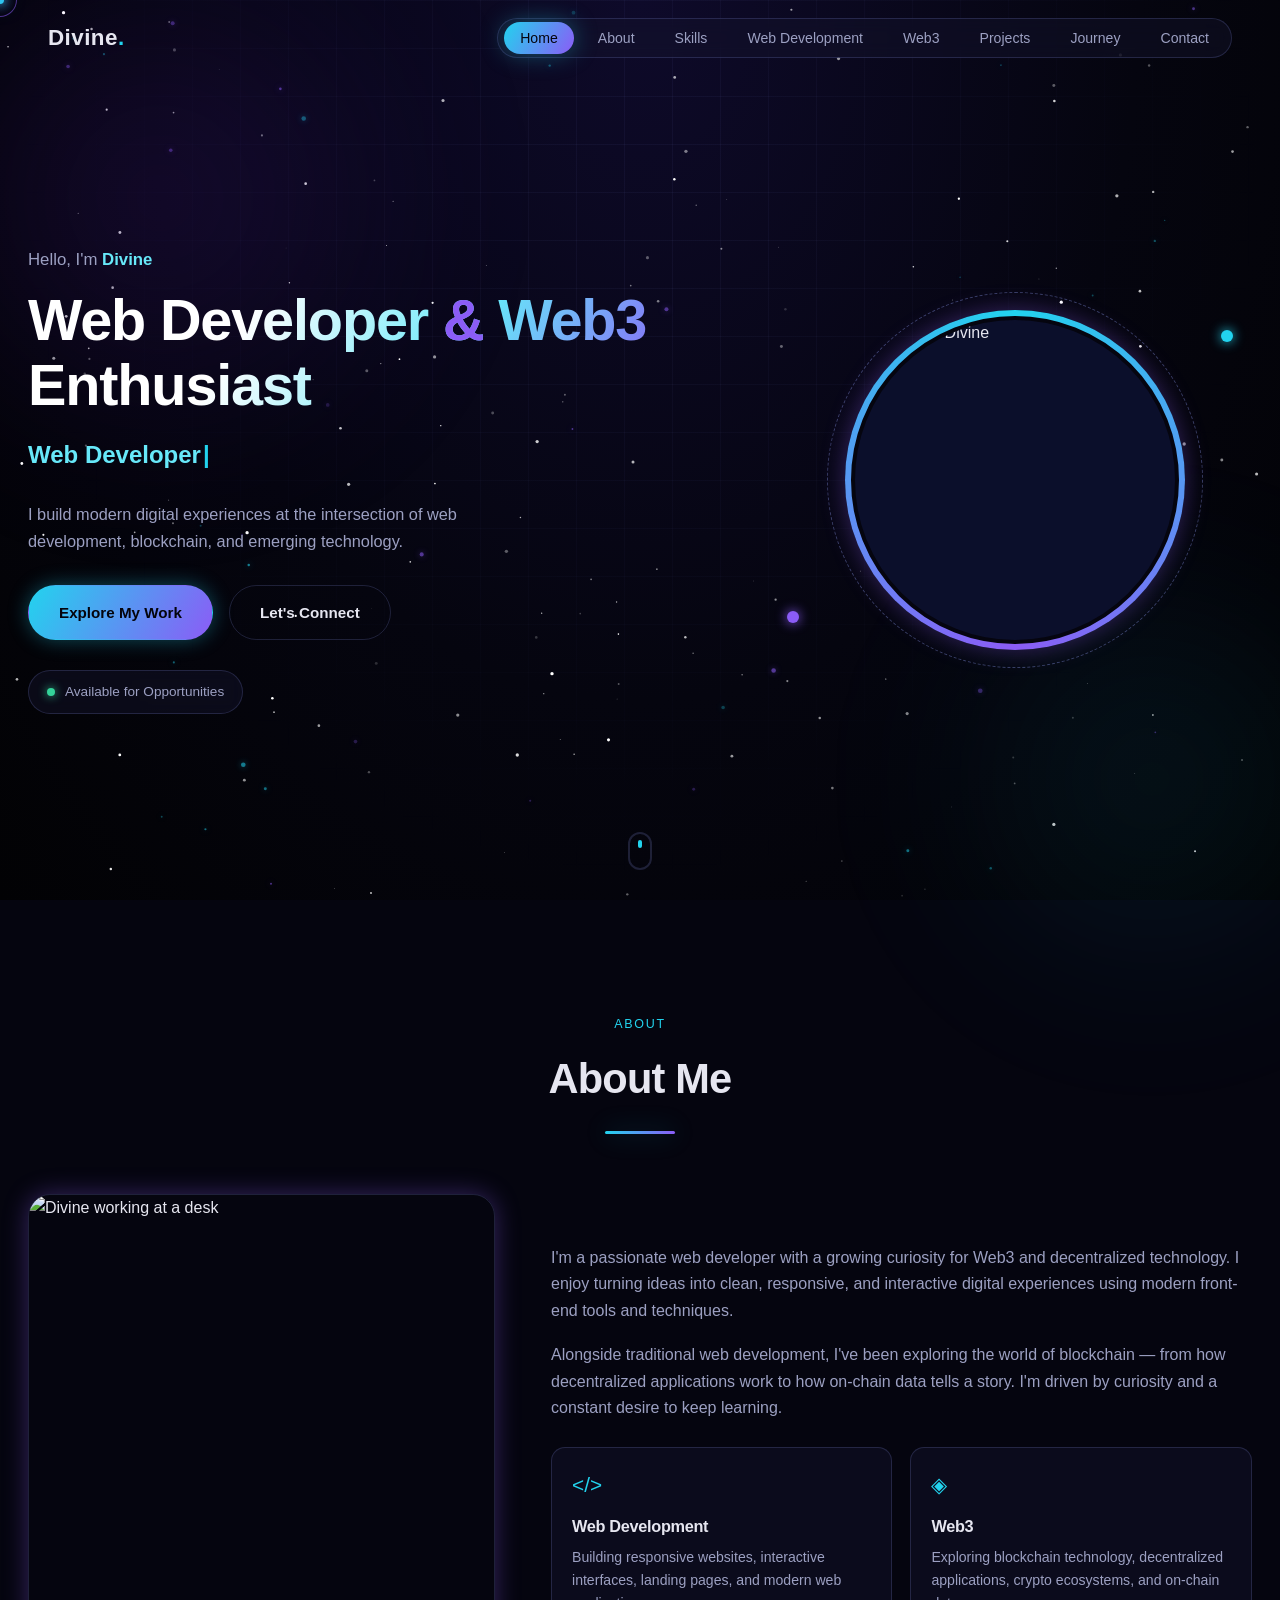
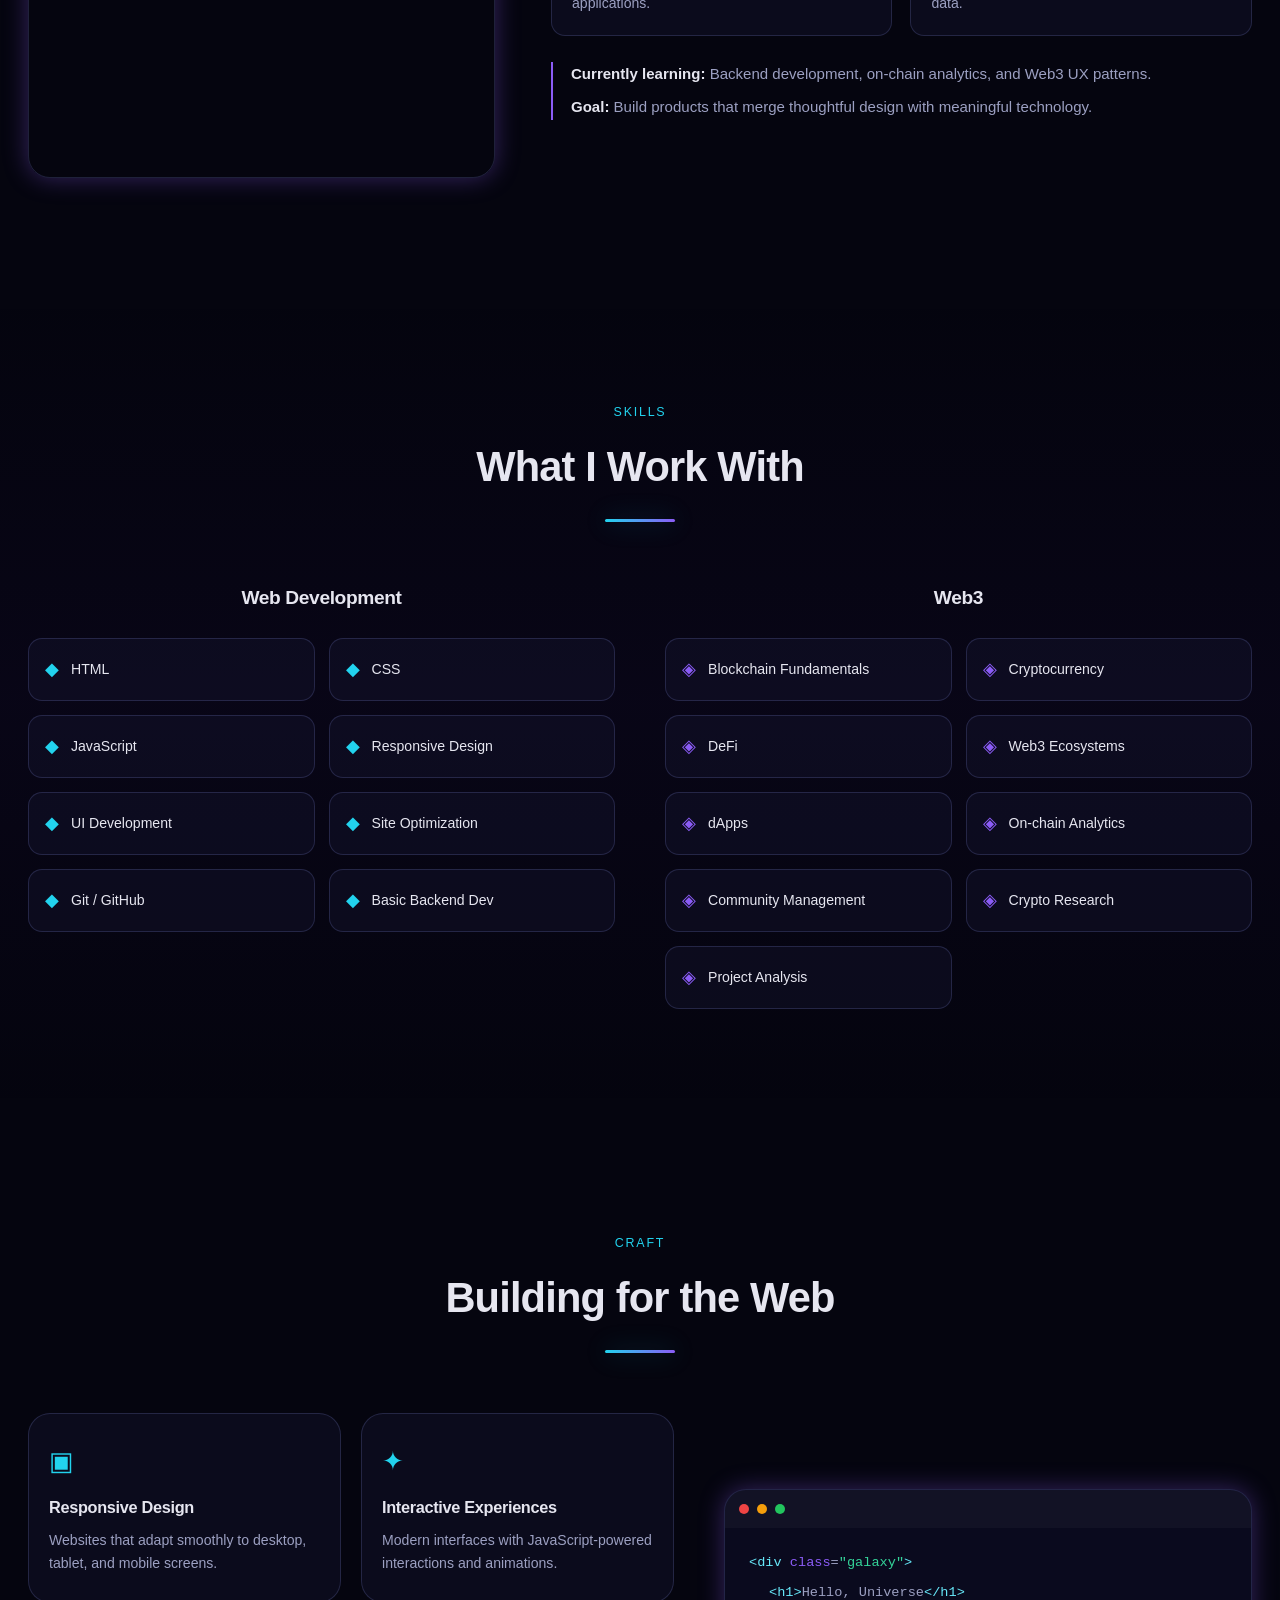
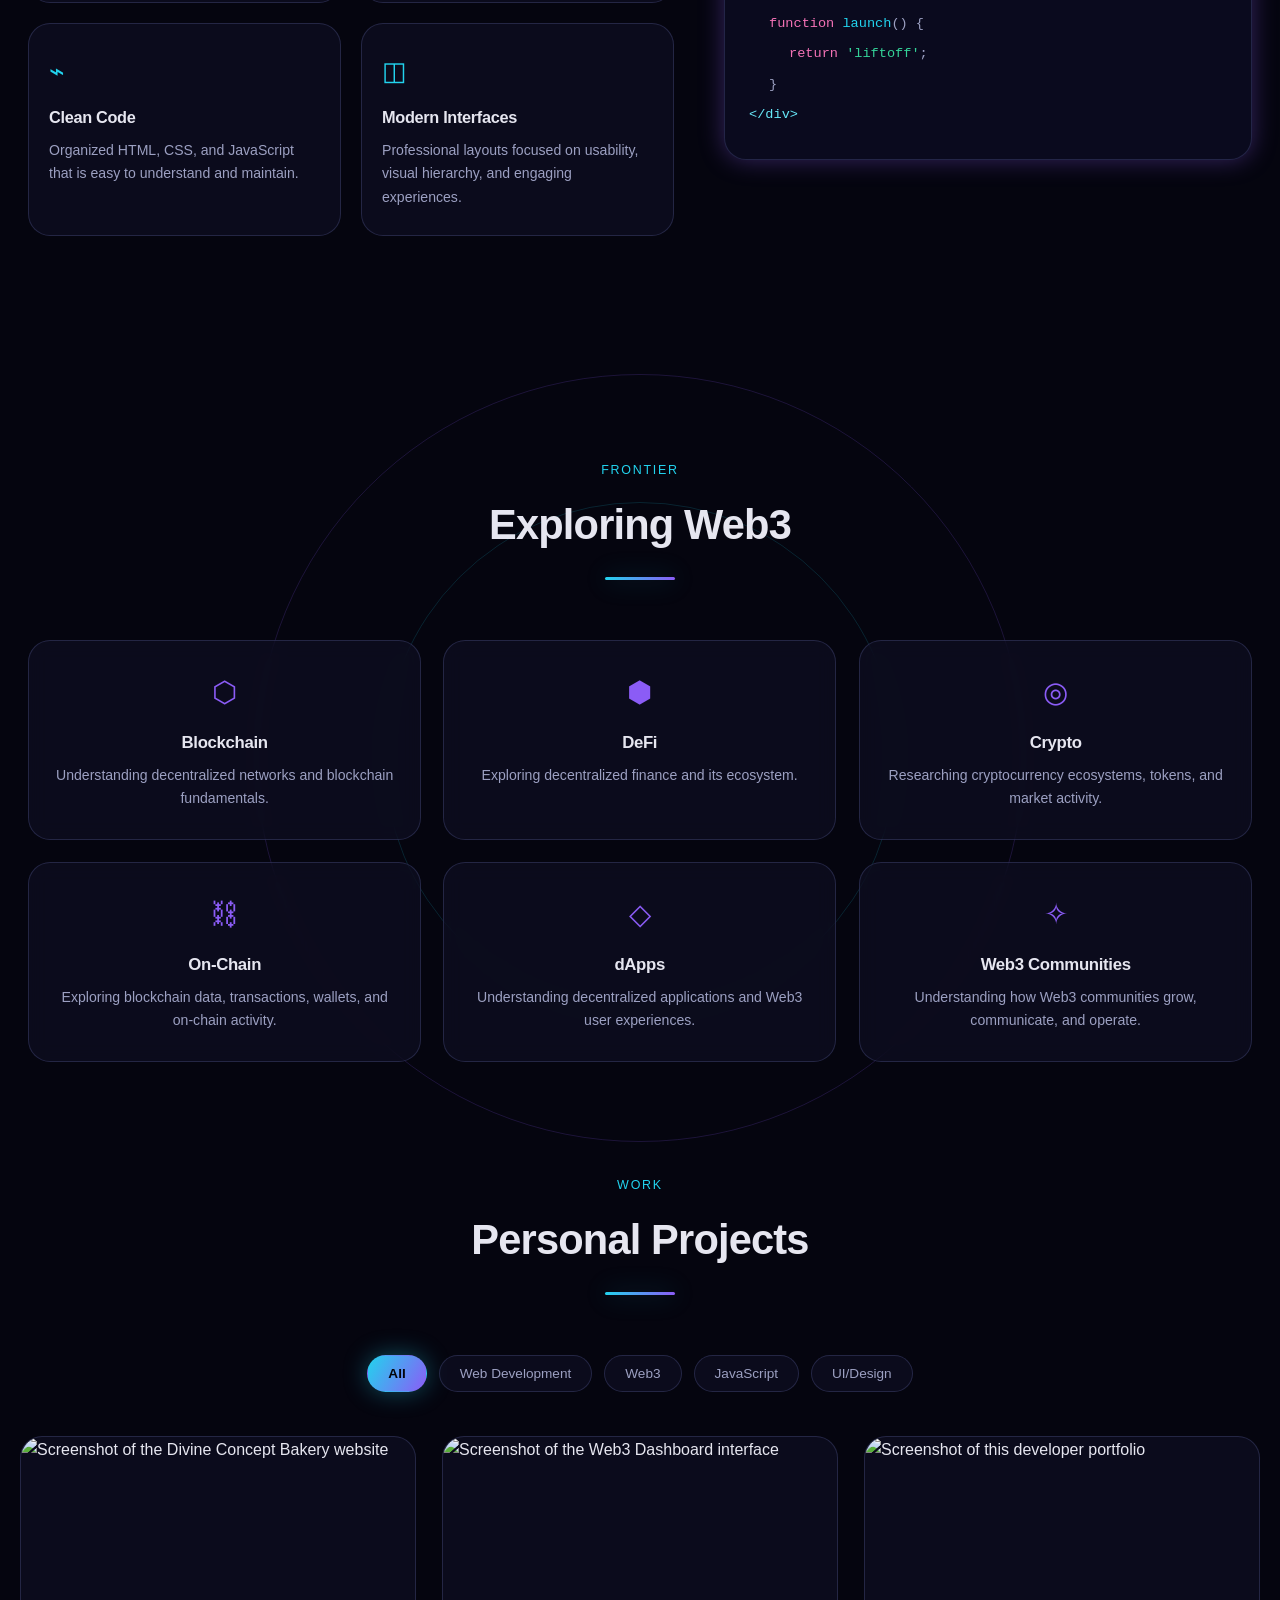
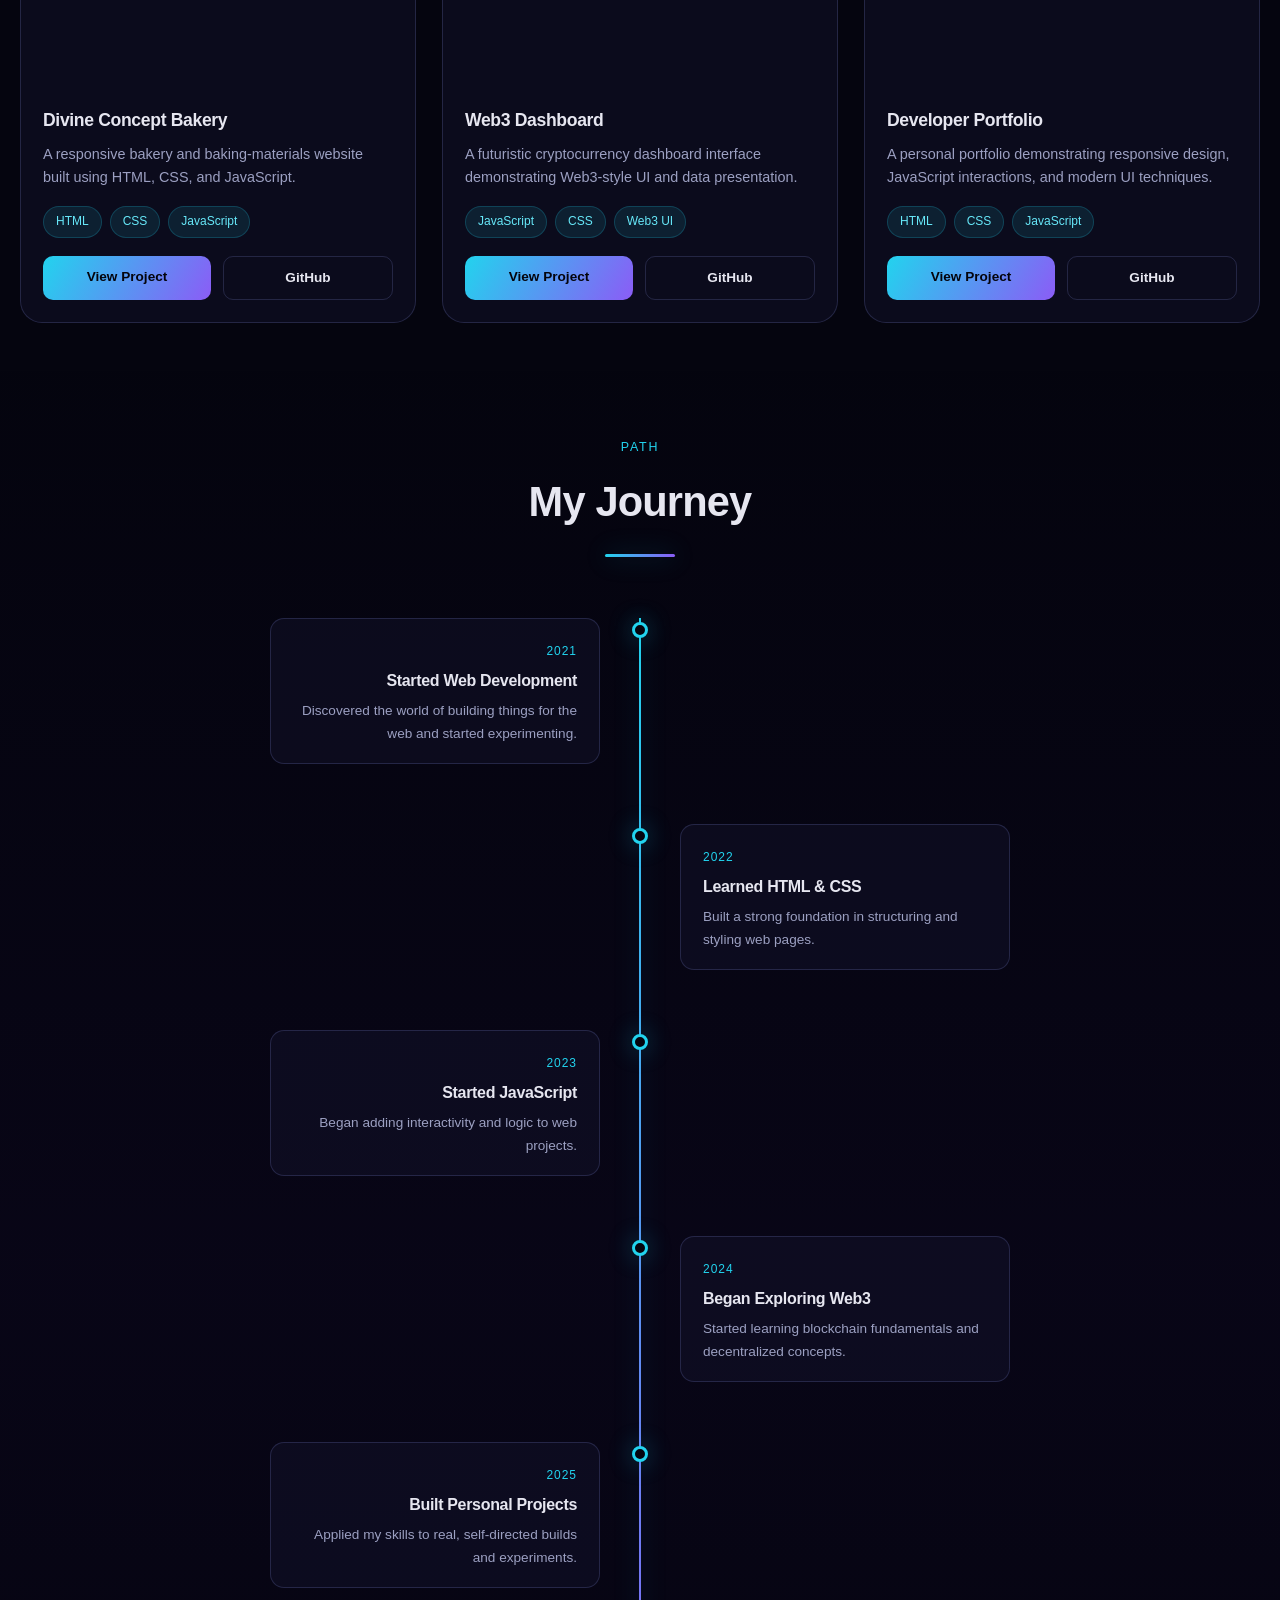
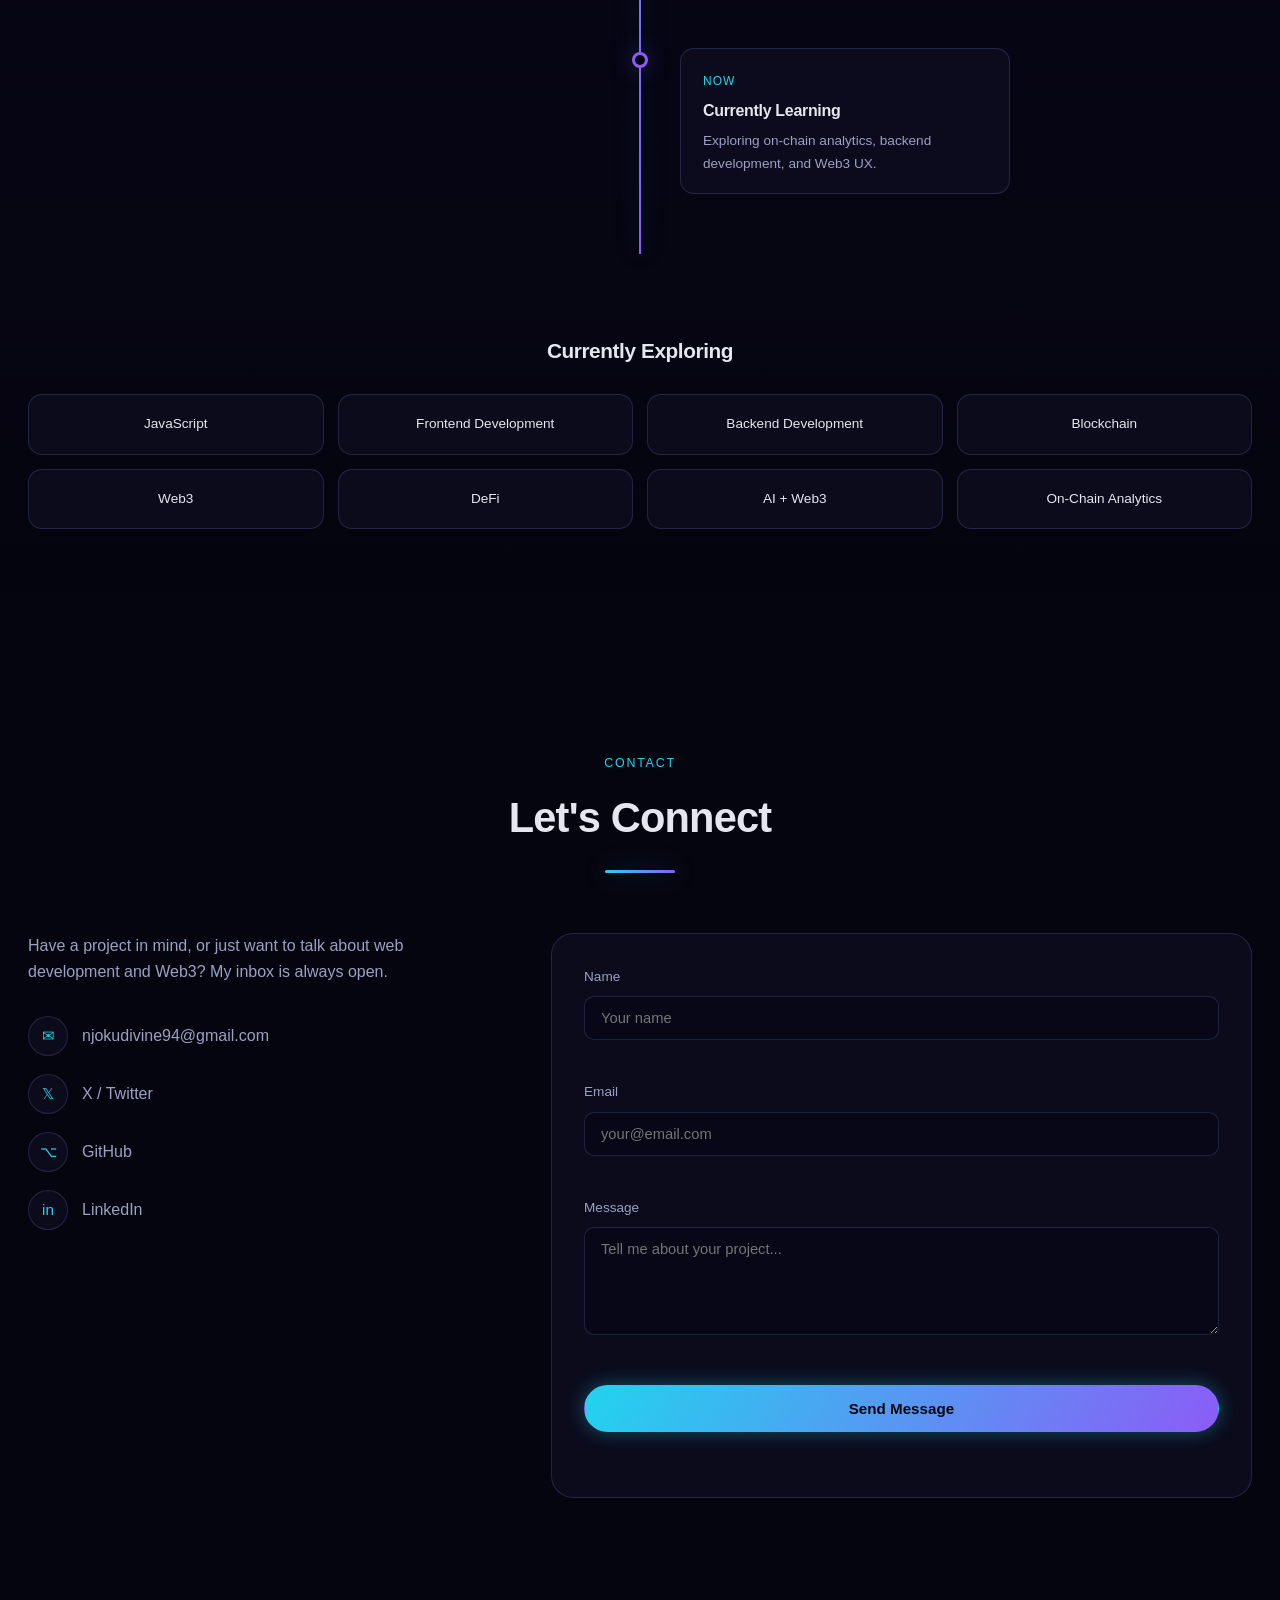
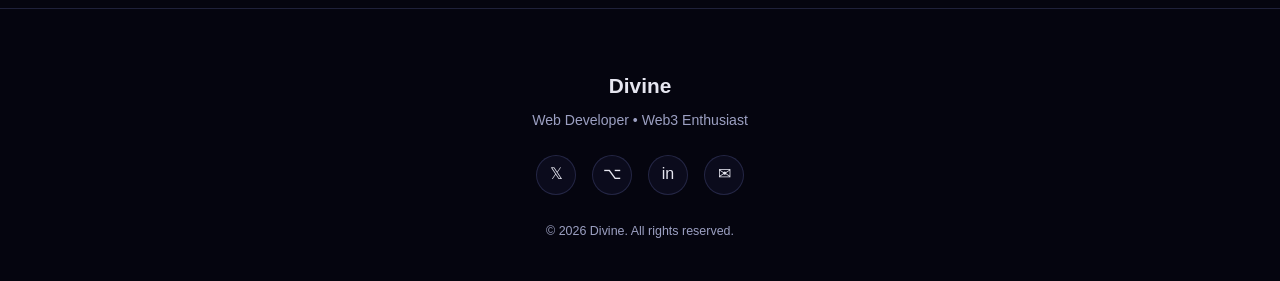
==== index.html @ 8cf70cd3 "Add files via upload" ====
<!DOCTYPE html>
<html lang="en">
<head>
<meta charset="UTF-8">
<meta name="viewport" content="width=device-width, initial-scale=1.0">
<title>Divine's Portfolio| Web Developer &amp; Web3 Enthusiast</title>
<meta name="description" content="Portfolio of Divine Osas — Web Developer and Web3 Enthusiast building modern digital experiences.">

<link rel="stylesheet" href="css/Portfolio.css">
</head>
<body>

<a class="skip-link" href="#main-content">Skip to main content</a>

<div id="cursor-dot" class="cursor-dot" aria-hidden="true"></div>
<div id="cursor-glow" class="cursor-glow" aria-hidden="true"></div>

<canvas id="galaxy-canvas" aria-hidden="true"></canvas>
<div class="nebula nebula-1" aria-hidden="true"></div>
<div class="nebula nebula-2" aria-hidden="true"></div>
<div class="grid-overlay" aria-hidden="true"></div>
<div id="scroll-progress" class="scroll-progress" role="progressbar" aria-label="Page scroll progress"></div>

<header>
  <nav class="navbar" id="navbar" aria-label="Primary navigation">
    <div class="nav-container">
      <a href="#home" class="logo">Divine<span class="logo-dot">.</span></a>

      <button class="hamburger" id="hamburger" aria-label="Toggle navigation menu" aria-expanded="false" aria-controls="nav-links">
        <span></span><span></span><span></span>
      </button>

      <ul class="nav-links" id="nav-links">
        <li><a href="#home" class="nav-link active-link" data-section="home">Home</a></li>
        <li><a href="#about" class="nav-link" data-section="about">About</a></li>
        <li><a href="#skills" class="nav-link" data-section="skills">Skills</a></li>
        <li><a href="#webdev" class="nav-link" data-section="webdev">Web Development</a></li>
        <li><a href="#web3" class="nav-link" data-section="web3">Web3</a></li>
        <li><a href="#projects" class="nav-link" data-section="projects">Projects</a></li>
        <li><a href="#journey" class="nav-link" data-section="journey">Journey</a></li>
        <li><a href="#contact" class="nav-link" data-section="contact">Contact</a></li>
      </ul>
    </div>
  </nav>
</header>

<main id="main-content">

  <section id="home" class="hero">
    <div class="hero-container">
      <div class="hero-text">
        <p class="hero-greeting reveal-fade">Hello, I'm <span class="highlight">Divine</span></p>

        <h1 class="hero-title reveal-fade">
          Web Developer <span class="amp">&amp;</span> Web3 Enthusiast
        </h1>

        <div class="typing-wrap reveal-fade" aria-live="polite">
          <span id="typing-text"></span><span class="typing-cursor">|</span>
        </div>

        <p class="hero-description reveal-fade">
          I build modern digital experiences at the intersection of web development, blockchain, and emerging technology.
        </p>

        <div class="hero-buttons reveal-fade">
          <a href="#projects" class="btn btn-primary">Explore My Work</a>
          <a href="#contact" class="btn btn-secondary">Let's Connect</a>
        </div>

        <div class="status-badge reveal-fade">
          <span class="status-dot"></span>
          Available for Opportunities
        </div>
      </div>

      <div class="hero-avatar reveal-fade">
        <div class="avatar-ring">
          <div class="avatar-ring-2"></div>
          <img src="images/3D Me.jpg" alt="Portrait of Divine" class="avatar-img">
        </div>
        <div class="orbit-dot orbit-dot-1"></div>
        <div class="orbit-dot orbit-dot-2"></div>
      </div>
    </div>
    <button class="scroll-indicator" id="scroll-down" aria-label="Scroll to About section">
      <span class="scroll-mouse"><span class="scroll-wheel"></span></span>
    </button>
  </section>

  <section id="about" class="section">
    <div class="section-container">
      <div class="section-heading reveal-up">
        <span class="section-tag">About</span>
        <h2 class="section-title">About Me</h2>
        <div class="title-line"></div>
      </div>

      <div class="about-grid">
        <div class="about-image reveal-left">
          <div class="about-image-frame">
            <img src="images/mech profile-1.jpg" alt="Divine working at a desk" loading="lazy">
          </div>
        </div>

        <div class="about-content reveal-right">
          <p class="about-paragraph">
            I'm a passionate web developer with a growing curiosity for Web3 and decentralized technology.
            I enjoy turning ideas into clean, responsive, and interactive digital experiences using modern
            front-end tools and techniques.
          </p>
          <p class="about-paragraph">
            Alongside traditional web development, I've been exploring the world of blockchain — from how
            decentralized applications work to how on-chain data tells a story. I'm driven by curiosity and
            a constant desire to keep learning.
          </p>

          <div class="about-cards">
            <div class="about-card">
              <div class="about-card-icon" aria-hidden="true">&lt;/&gt;</div>
              <h3>Web Development</h3>
              <p>Building responsive websites, interactive interfaces, landing pages, and modern web applications.</p>
            </div>
            <div class="about-card">
              <div class="about-card-icon" aria-hidden="true">◈</div>
              <h3>Web3</h3>
              <p>Exploring blockchain technology, decentralized applications, crypto ecosystems, and on-chain data.</p>
            </div>
          </div>

          <div class="about-goals">
            <p><strong>Currently learning:</strong> Backend development, on-chain analytics, and Web3 UX patterns.</p>
            <p><strong>Goal:</strong> Build products that merge thoughtful design with meaningful technology.</p>
          </div>
        </div>
      </div>
    </div>
  </section>

  <section id="skills" class="section section-alt">
    <div class="section-container">
      <div class="section-heading reveal-up">
        <span class="section-tag">Skills</span>
        <h2 class="section-title">What I Work With</h2>
        <div class="title-line"></div>
      </div>

      <div class="skills-columns">
        <div class="skills-group reveal-left">
          <h3 class="skills-group-title">Web Development</h3>
          <div class="skills-grid">
            <div class="skill-card"><span class="skill-icon">◆</span><span>HTML</span></div>
            <div class="skill-card"><span class="skill-icon">◆</span><span>CSS</span></div>
            <div class="skill-card"><span class="skill-icon">◆</span><span>JavaScript</span></div>
            <div class="skill-card"><span class="skill-icon">◆</span><span>Responsive Design</span></div>
            <div class="skill-card"><span class="skill-icon">◆</span><span>UI Development</span></div>
            <div class="skill-card"><span class="skill-icon">◆</span><span>Site Optimization</span></div>
            <div class="skill-card"><span class="skill-icon">◆</span><span>Git / GitHub</span></div>
            <div class="skill-card"><span class="skill-icon">◆</span><span>Basic Backend Dev</span></div>
          </div>
        </div>

        <div class="skills-group reveal-right">
          <h3 class="skills-group-title">Web3</h3>
          <div class="skills-grid">
            <div class="skill-card skill-card-alt"><span class="skill-icon">◈</span><span>Blockchain Fundamentals</span></div>
            <div class="skill-card skill-card-alt"><span class="skill-icon">◈</span><span>Cryptocurrency</span></div>
            <div class="skill-card skill-card-alt"><span class="skill-icon">◈</span><span>DeFi</span></div>
            <div class="skill-card skill-card-alt"><span class="skill-icon">◈</span><span>Web3 Ecosystems</span></div>
            <div class="skill-card skill-card-alt"><span class="skill-icon">◈</span><span>dApps</span></div>
            <div class="skill-card skill-card-alt"><span class="skill-icon">◈</span><span>On-chain Analytics</span></div>
            <div class="skill-card skill-card-alt"><span class="skill-icon">◈</span><span>Community Management</span></div>
            <div class="skill-card skill-card-alt"><span class="skill-icon">◈</span><span>Crypto Research</span></div>
            <div class="skill-card skill-card-alt"><span class="skill-icon">◈</span><span>Project Analysis</span></div>
          </div>
        </div>
      </div>
    </div>
  </section>

  <section id="webdev" class="section">
    <div class="section-container">
      <div class="section-heading reveal-up">
        <span class="section-tag">Craft</span>
        <h2 class="section-title">Building for the Web</h2>
        <div class="title-line"></div>
      </div>

      <div class="webdev-layout">
        <div class="webdev-cards">
          <div class="feature-card reveal-up">
            <div class="feature-icon" aria-hidden="true">▣</div>
            <h3>Responsive Design</h3>
            <p>Websites that adapt smoothly to desktop, tablet, and mobile screens.</p>
          </div>
          <div class="feature-card reveal-up">
            <div class="feature-icon" aria-hidden="true">✦</div>
            <h3>Interactive Experiences</h3>
            <p>Modern interfaces with JavaScript-powered interactions and animations.</p>
          </div>
          <div class="feature-card reveal-up">
            <div class="feature-icon" aria-hidden="true">⌁</div>
            <h3>Clean Code</h3>
            <p>Organized HTML, CSS, and JavaScript that is easy to understand and maintain.</p>
          </div>
          <div class="feature-card reveal-up">
            <div class="feature-icon" aria-hidden="true">◫</div>
            <h3>Modern Interfaces</h3>
            <p>Professional layouts focused on usability, visual hierarchy, and engaging experiences.</p>
          </div>
        </div>

        <div class="browser-mock reveal-right" aria-hidden="true">
          <div class="browser-bar">
            <span class="browser-dot"></span><span class="browser-dot"></span><span class="browser-dot"></span>
          </div>
          <div class="browser-body">
            <div class="code-line"><span class="code-tag">&lt;div</span> <span class="code-attr">class</span>=<span class="code-str">"galaxy"</span><span class="code-tag">&gt;</span></div>
            <div class="code-line code-indent"><span class="code-tag">&lt;h1&gt;</span>Hello, Universe<span class="code-tag">&lt;/h1&gt;</span></div>
            <div class="code-line code-indent"><span class="code-key">function</span> <span class="code-fn">launch</span>() {</div>
            <div class="code-line code-indent-2"><span class="code-key">return</span> <span class="code-str">'liftoff'</span>;</div>
            <div class="code-line code-indent">}</div>
            <div class="code-line"><span class="code-tag">&lt;/div&gt;</span></div>
          </div>
        </div>
      </div>
    </div>
  </section>

  <section id="web3" class="section section-web3">
    <div class="orbit-ring orbit-ring-1" aria-hidden="true"></div>
    <div class="orbit-ring orbit-ring-2" aria-hidden="true"></div>
    <div class="section-container">
      <div class="section-heading reveal-up">
        <span class="section-tag">Frontier</span>
        <h2 class="section-title">Exploring Web3</h2>
        <div class="title-line"></div>
      </div>

      <div class="web3-grid">
        <div class="web3-card reveal-up"><div class="web3-icon">⬡</div><h3>Blockchain</h3><p>Understanding decentralized networks and blockchain fundamentals.</p></div>
        <div class="web3-card reveal-up"><div class="web3-icon">⬢</div><h3>DeFi</h3><p>Exploring decentralized finance and its ecosystem.</p></div>
        <div class="web3-card reveal-up"><div class="web3-icon">◎</div><h3>Crypto</h3><p>Researching cryptocurrency ecosystems, tokens, and market activity.</p></div>
        <div class="web3-card reveal-up"><div class="web3-icon">⛓</div><h3>On-Chain</h3><p>Exploring blockchain data, transactions, wallets, and on-chain activity.</p></div>
        <div class="web3-card reveal-up"><div class="web3-icon">◇</div><h3>dApps</h3><p>Understanding decentralized applications and Web3 user experiences.</p></div>
        <div class="web3-card reveal-up"><div class="web3-icon">✧</div><h3>Web3 Communities</h3><p>Understanding how Web3 communities grow, communicate, and operate.</p></div>
      </div>
    </div>
  </section>
    <div class="section-container">
      <div class="section-heading reveal-up">
        <span class="section-tag">Work</span>
        <h2 class="section-title">Personal Projects</h2>
        <div class="title-line"></div>
      </div>

      <div class="filter-bar reveal-up" role="tablist" aria-label="Filter projects by category">
        <button class="filter-btn active" data-filter="all" role="tab" aria-selected="true">All</button>
        <button class="filter-btn" data-filter="webdev" role="tab" aria-selected="false">Web Development</button>
        <button class="filter-btn" data-filter="web3" role="tab" aria-selected="false">Web3</button>
        <button class="filter-btn" data-filter="javascript" role="tab" aria-selected="false">JavaScript</button>
        <button class="filter-btn" data-filter="design" role="tab" aria-selected="false">UI/Design</button>
      </div>

      <div class="projects-grid" id="projects-grid">
        <article class="project-card" data-category="webdev design">
          <div class="project-image"><img src="images/Screenshot2026-09-16 152814.png" alt="Screenshot of the Divine Concept Bakery website" loading="lazy"></div>
          <div class="project-body">
            <h3>Divine Concept Bakery</h3>
            <p>A responsive bakery and baking-materials website built using HTML, CSS, and JavaScript.</p>
            <div class="project-tags"><span>HTML</span><span>CSS</span><span>JavaScript</span></div>
            <div class="project-links">
              <a href="C:\Users\DIVINE\Documents\Projects\Divine Concept bakery\Divine Concept Bakery.html" class="project-link">View Project</a>
              <a href="#" class="project-link project-link-outline">GitHub</a>
            </div>
          </div>
        </article>

        <article class="project-card" data-category="web3 design">
          <div class="project-image"><img src="images/project2.jpg" alt="Screenshot of the Web3 Dashboard interface" loading="lazy"></div>
          <div class="project-body">
            <h3>Web3 Dashboard</h3>
            <p>A futuristic cryptocurrency dashboard interface demonstrating Web3-style UI and data presentation.</p>
            <div class="project-tags"><span>JavaScript</span><span>CSS</span><span>Web3 UI</span></div>
            <div class="project-links">
              <a href="#" class="project-link">View Project</a>
              <a href="#" class="project-link project-link-outline">GitHub</a>
            </div>
          </div>
        </article>

        <article class="project-card" data-category="webdev javascript design">
          <div class="project-image"><img src="images/project3.jpg" alt="Screenshot of this developer portfolio" loading="lazy"></div>
          <div class="project-body">
            <h3>Developer Portfolio</h3>
            <p>A personal portfolio demonstrating responsive design, JavaScript interactions, and modern UI techniques.</p>
            <div class="project-tags"><span>HTML</span><span>CSS</span><span>JavaScript</span></div>
            <div class="project-links">
              <a href="#" class="project-link">View Project</a>
              <a href="#" class="project-link project-link-outline">GitHub</a>
            </div>
          </div>
        </article>
      </div>
    </div>
  </section>

  <section id="journey" class="section section-alt">
    <div class="section-container">
      <div class="section-heading reveal-up">
        <span class="section-tag">Path</span>
        <h2 class="section-title">My Journey</h2>
        <div class="title-line"></div>
      </div>

      <div class="timeline">
        <div class="timeline-item reveal-left">
          <div class="timeline-node"></div>
          <div class="timeline-content">
            <span class="timeline-date">2021</span>
            <h3>Started Web Development</h3>
            <p>Discovered the world of building things for the web and started experimenting.</p>
          </div>
        </div>
        <div class="timeline-item reveal-right">
          <div class="timeline-node"></div>
          <div class="timeline-content">
            <span class="timeline-date">2022</span>
            <h3>Learned HTML &amp; CSS</h3>
            <p>Built a strong foundation in structuring and styling web pages.</p>
          </div>
        </div>
        <div class="timeline-item reveal-left">
          <div class="timeline-node"></div>
          <div class="timeline-content">
            <span class="timeline-date">2023</span>
            <h3>Started JavaScript</h3>
            <p>Began adding interactivity and logic to web projects.</p>
          </div>
        </div>
        <div class="timeline-item reveal-right">
          <div class="timeline-node"></div>
          <div class="timeline-content">
            <span class="timeline-date">2024</span>
            <h3>Began Exploring Web3</h3>
            <p>Started learning blockchain fundamentals and decentralized concepts.</p>
          </div>
        </div>
        <div class="timeline-item reveal-left">
          <div class="timeline-node"></div>
          <div class="timeline-content">
            <span class="timeline-date">2025</span>
            <h3>Built Personal Projects</h3>
            <p>Applied my skills to real, self-directed builds and experiments.</p>
          </div>
        </div>
        <div class="timeline-item reveal-right">
          <div class="timeline-node timeline-node-current"></div>
          <div class="timeline-content">
            <span class="timeline-date">Now</span>
            <h3>Currently Learning</h3>
            <p>Exploring on-chain analytics, backend development, and Web3 UX.</p>
          </div>
        </div>
      </div>

      <div class="exploring-wrap reveal-up">
        <h3 class="exploring-title">Currently Exploring</h3>
        <div class="exploring-grid">
          <div class="exploring-card">JavaScript</div>
          <div class="exploring-card">Frontend Development</div>
          <div class="exploring-card">Backend Development</div>
          <div class="exploring-card">Blockchain</div>
          <div class="exploring-card">Web3</div>
          <div class="exploring-card">DeFi</div>
          <div class="exploring-card">AI + Web3</div>
          <div class="exploring-card">On-Chain Analytics</div>
        </div>
      </div>
    </div>
  </section>

  <section id="contact" class="section">
    <div class="section-container">
      <div class="section-heading reveal-up">
        <span class="section-tag">Contact</span>
        <h2 class="section-title">Let's Connect</h2>
        <div class="title-line"></div>
      </div>

      <div class="contact-grid">
        <div class="contact-info reveal-left">
          <p class="contact-intro">Have a project in mind, or just want to talk about web development and Web3? My inbox is always open.</p>

          <ul class="contact-list">
            <li><span class="contact-icon" aria-hidden="true">✉</span><a href="mailto:njokudivine94@gmail.com">njokudivine94@gmail.com</a></li>
            <li><span class="contact-icon" aria-hidden="true">𝕏</span><a href="#" target="_blank" rel="noopener">X / Twitter</a></li>
            <li><span class="contact-icon" aria-hidden="true">⌥</span><a href="#" target="_blank" rel="noopener">GitHub</a></li>
            <li><span class="contact-icon" aria-hidden="true">in</span><a href="#" target="_blank" rel="noopener">LinkedIn</a></li>
          </ul>
        </div>

        <form class="contact-form reveal-right" id="contact-form" novalidate>
          <div class="form-group">
            <label for="name">Name</label>
            <input type="text" id="name" name="name" placeholder="Your name" autocomplete="name">
            <span class="form-error" id="name-error" role="alert"></span>
          </div>

          <div class="form-group">
            <label for="email">Email</label>
            <input type="email" id="email" name="email" placeholder="your@email.com" autocomplete="email">
            <span class="form-error" id="email-error" role="alert"></span>
          </div>

          <div class="form-group">
            <label for="message">Message</label>
            <textarea id="message" name="message" rows="5" placeholder="Tell me about your project..."></textarea>
            <span class="form-error" id="message-error" role="alert"></span>
          </div>

          <button type="submit" class="btn btn-primary btn-block">Send Message</button>

          <p class="form-success" id="form-success" role="status" aria-live="polite"></p>
        </form>
      </div>
    </div>
  </section>

</main>

<footer class="footer">
  <div class="footer-container">
    <div class="footer-name">Divine</div>
    <p class="footer-role">Web Developer • Web3 Enthusiast</p>

    <div class="footer-socials">
      <a href="#" aria-label="X / Twitter">𝕏</a>
      <a href="#" aria-label="GitHub">⌥</a>
      <a href="#" aria-label="LinkedIn">in</a>
      <a href="mailto:njokudivine94@gmail.com" aria-label="Email">✉</a>
    </div>

    <p class="footer-copy">&copy; 2026 Divine. All rights reserved.</p>
  </div>
</footer>

<button id="back-to-top" class="back-to-top" aria-label="Back to top">↑</button>

<script src="js/Portfolio.js"></script>
</body>
</html>
---- css/Portfolio.css ----
:root {
  --color-bg: #05050f;
  --color-bg-alt: #070716;
  --color-navy: #0b0f2b;
  --color-purple: #6d28d9;
  --color-purple-soft: #8b5cf6;
  --color-cyan: #22d3ee;
  --color-cyan-soft: #67e8f9;
  --color-text: #e6e6f0;
  --color-text-dim: #9ca0c2;
  --color-border: rgba(148, 163, 255, 0.15);
  --glass-bg: rgba(20, 20, 45, 0.45);
  --glass-border: rgba(148, 163, 255, 0.18);
  --shadow-glow-cyan: 0 0 24px rgba(34, 211, 238, 0.35);
  --shadow-glow-purple: 0 0 24px rgba(139, 92, 246, 0.35);
  --radius-md: 14px;
  --radius-lg: 22px;
  --font-main: 'Segoe UI', Tahoma, Geneva, Verdana, Arial, sans-serif;
  --transition-fast: 0.25s ease;
  --transition-med: 0.5s ease;
  --transition-slow: 0.9s cubic-bezier(0.22, 1, 0.36, 1);
}

* { margin: 0; padding: 0; box-sizing: border-box; }

html {
  scroll-behavior: smooth;
  scroll-padding-top: 90px;
}

body {
  font-family: var(--font-main);
  background: var(--color-bg);
  color: var(--color-text);
  line-height: 1.65;
  overflow-x: hidden;
  cursor: none;
}

img { max-width: 100%; display: block; border-style: none; }
ul { list-style: none; }
a { color: inherit; text-decoration: none; }
button { font-family: inherit; cursor: pointer; }

h1, h2, h3 { font-weight: 700; letter-spacing: -0.02em; }

.skip-link {
  position: absolute;
  top: -50px;
  left: 10px;
  background: var(--color-cyan);
  color: #001018;
  padding: 10px 16px;
  border-radius: 8px;
  z-index: 999;
  transition: top var(--transition-fast);
  font-weight: 600;
}
.skip-link:focus { top: 10px; }

a:focus-visible,
button:focus-visible,
input:focus-visible,
textarea:focus-visible {
  outline: 2px solid var(--color-cyan);
  outline-offset: 3px;
  border-radius: 4px;
}

@media (prefers-reduced-motion: reduce) {
  *, *::before, *::after {
    animation-duration: 0.001ms !important;
    animation-iteration-count: 1 !important;
    transition-duration: 0.001ms !important;
    scroll-behavior: auto !important;
  }
}

.cursor-dot,
.cursor-glow {
  position: fixed;
  top: 0; left: 0;
  border-radius: 50%;
  pointer-events: none;
  z-index: 9999;
  transform: translate(-50%, -50%);
  will-change: transform;
}
.cursor-dot {
  width: 8px; height: 8px;
  background: var(--color-cyan);
  box-shadow: 0 0 10px var(--color-cyan), 0 0 20px rgba(34,211,238,0.6);
  transition: width var(--transition-fast), height var(--transition-fast), background var(--transition-fast);
}
.cursor-glow {
  width: 34px; height: 34px;
  border: 1px solid rgba(139, 92, 246, 0.55);
  background: radial-gradient(circle, rgba(139,92,246,0.15), transparent 70%);
  transition: width var(--transition-fast), height var(--transition-fast), opacity var(--transition-fast), transform var(--transition-fast);
}
.cursor-dot.cursor-hover { width: 12px; height: 12px; background: var(--color-purple-soft); }
.cursor-glow.cursor-hover { width: 56px; height: 56px; border-color: var(--color-cyan); }

/* Disable custom cursor on touch */
body.touch-device { cursor: auto; }
body.touch-device .cursor-dot,
body.touch-device .cursor-glow { display: none; }
body.touch-device a, body.touch-device button { cursor: pointer; }

#galaxy-canvas {
  position: fixed;
  inset: 0;
  width: 100%;
  height: 100%;
  z-index: -3;
  background: radial-gradient(ellipse at 50% 0%, #0e0a2a 0%, #05050f 55%, #020204 100%);
}

.nebula {
  position: fixed;
  border-radius: 50%;
  filter: blur(90px);
  z-index: -2;
  opacity: 0.35;
  pointer-events: none;
  animation: nebulaDrift 30s ease-in-out infinite alternate;
}
.nebula-1 {
  width: 45vw; height: 45vw;
  top: -10%; left: -10%;
  background: radial-gradient(circle, rgba(109,40,217,0.55), transparent 70%);
}
.nebula-2 {
  width: 40vw; height: 40vw;
  bottom: -15%; right: -10%;
  background: radial-gradient(circle, rgba(34,211,238,0.3), transparent 70%);
  animation-delay: -12s;
}
@keyframes nebulaDrift {
  0%   { transform: translate(0, 0) scale(1); }
  100% { transform: translate(4%, 6%) scale(1.12); }
}

.grid-overlay {
  position: fixed;
  inset: 0;
  z-index: -1;
  background-image:
    linear-gradient(rgba(148, 163, 255, 0.05) 1px, transparent 1px),
    linear-gradient(90deg, rgba(148, 163, 255, 0.05) 1px, transparent 1px);
  background-size: 48px 48px;
  mask-image: radial-gradient(ellipse at 50% 20%, black 10%, transparent 70%);
  pointer-events: none;
}

.scroll-progress {
  position: fixed;
  top: 0; left: 0;
  height: 3px;
  width: 0%;
  background: linear-gradient(90deg, var(--color-cyan), var(--color-purple-soft));
  box-shadow: 0 0 10px rgba(34, 211, 238, 0.6);
  z-index: 1001;
  transition: width 0.1s ease-out;
}

.navbar {
  position: fixed;
  top: 0; left: 0; right: 0;
  z-index: 1000;
  padding: 18px 0;
  transition: background var(--transition-med), padding var(--transition-med), border-color var(--transition-med);
  border-bottom: 1px solid transparent;
}
.navbar.scrolled {
  padding: 12px 0;
  background: rgba(6, 6, 20, 0.75);
  backdrop-filter: blur(14px);
  -webkit-backdrop-filter: blur(14px);
  border-bottom: 1px solid var(--glass-border);
}
.nav-container {
  max-width: 1240px;
  margin: 0 auto;
  padding: 0 28px;
  display: flex;
  align-items: center;
  justify-content: space-between;
}
.logo {
  font-size: 1.4rem;
  font-weight: 800;
  color: var(--color-text);
  letter-spacing: 0.02em;
}
.logo-dot { color: var(--color-cyan); }

.nav-links {
  display: flex;
  gap: 8px;
  align-items: center;
  padding: 6px;
  background: var(--glass-bg);
  border: 1px solid var(--glass-border);
  border-radius: 999px;
  backdrop-filter: blur(10px);
}
.nav-link {
  position: relative;
  padding: 8px 16px;
  font-size: 0.88rem;
  color: var(--color-text-dim);
  border-radius: 999px;
  transition: color var(--transition-fast), background var(--transition-fast);
}
.nav-link:hover { color: var(--color-text); background: rgba(148, 163, 255, 0.08); }
.nav-link.active-link {
  color: #05050f;
  background: linear-gradient(120deg, var(--color-cyan), var(--color-purple-soft));
  box-shadow: var(--shadow-glow-cyan);
}

.hamburger {
  display: none;
  flex-direction: column;
  gap: 5px;
  background: none;
  border: none;
  padding: 10px;
  z-index: 1002;
}
.hamburger span {
  width: 24px; height: 2px;
  background: var(--color-text);
  border-radius: 2px;
  transition: transform var(--transition-fast), opacity var(--transition-fast);
}
.hamburger.open span:nth-child(1) { transform: translateY(7px) rotate(45deg); }
.hamburger.open span:nth-child(2) { opacity: 0; }
.hamburger.open span:nth-child(3) { transform: translateY(-7px) rotate(-45deg); }

.btn {
  display: inline-flex;
  align-items: center;
  justify-content: center;
  padding: 14px 30px;
  border-radius: 999px;
  font-weight: 600;
  font-size: 0.95rem;
  border: 1px solid transparent;
  transition: transform var(--transition-fast), box-shadow var(--transition-fast), background var(--transition-fast), border-color var(--transition-fast);
}
.btn-primary {
  background: linear-gradient(120deg, var(--color-cyan), var(--color-purple-soft));
  color: #04040c;
  box-shadow: 0 0 20px rgba(34, 211, 238, 0.35);
}

.btn-primary:hover { transform: translateY(-3px); box-shadow: 0 8px 30px rgba(139, 92, 246, 0.45); }
.btn-secondary {
  background: transparent;
  color: var(--color-text);
  border-color: var(--glass-border);
}
.btn-secondary:hover {
  border-color: var(--color-cyan);
  box-shadow: var(--shadow-glow-cyan);
  transform: translateY(-3px);
}
.btn-block { width: 100%; }

.hero {
  position: relative;
  min-height: 100vh;
  display: flex;
  align-items: center;
  padding: 140px 28px 80px;
}
.hero-container {
  max-width: 1240px;
  margin: 0 auto;
  width: 100%;
  display: grid;
  grid-template-columns: 1.2fr 0.8fr;
  gap: 40px;
  align-items: center;
}
.hero-greeting {
  font-size: 1.05rem;
  color: var(--color-text-dim);
  margin-bottom: 14px;
}
.highlight {
  color: var(--color-cyan-soft);
  font-weight: 600;
}
.hero-title {
  font-size: clamp(2.2rem, 5vw, 3.6rem);
  line-height: 1.12;
  margin-bottom: 18px;
  background: linear-gradient(120deg, #ffffff 30%, var(--color-cyan-soft) 60%, var(--color-purple-soft) 90%);
  -webkit-background-clip: text;
  background-clip: text;
  color: transparent;
}
.amp { color: var(--color-purple-soft); -webkit-text-fill-color: var(--color-purple-soft); }

.typing-wrap {
  font-size: clamp(1.1rem, 2.2vw, 1.5rem);
  font-weight: 600;
  color: var(--color-cyan-soft);
  min-height: 2em;
  margin-bottom: 18px;
}
.typing-cursor {
  display: inline-block;
  margin-left: 2px;
  animation: blink 1s step-end infinite;
  color: var(--color-cyan);
}
@keyframes blink { 50% { opacity: 0; } }

.hero-description {
  max-width: 520px;
  color: var(--color-text-dim);
  margin-bottom: 30px;
  font-size: 1.02rem;
}
.hero-buttons { display: flex; gap: 16px; flex-wrap: wrap; margin-bottom: 30px; }

.status-badge {
  display: inline-flex;
  align-items: center;
  gap: 10px;
  padding: 10px 18px;
  border-radius: 999px;
  background: var(--glass-bg);
  border: 1px solid var(--glass-border);
  font-size: 0.85rem;
  color: var(--color-text-dim);
  backdrop-filter: blur(8px);
}
.status-dot {
  width: 8px; height: 8px;
  border-radius: 50%;
  background: #34d399;
  box-shadow: 0 0 10px #34d399;
  animation: pulseDot 2s ease-in-out infinite;
}
@keyframes pulseDot { 0%,100% { transform: scale(1); opacity: 1; } 50% { transform: scale(1.4); opacity: 0.6; } }

.hero-avatar { position: relative; display: flex; justify-content: center; align-items: center; }
.avatar-ring {
  position: relative;
  width: min(340px, 70vw);
  height: min(340px, 70vw);
  border-radius: 50%;
  padding: 6px;
  background: conic-gradient(from 0deg, var(--color-cyan), var(--color-purple-soft), var(--color-cyan));
  animation: spinSlow 12s linear infinite;
  box-shadow: var(--shadow-glow-purple);
}
.avatar-ring-2 {
  position: absolute;
  inset: -18px;
  border-radius: 50%;
  border: 1px dashed rgba(148, 163, 255, 0.35);
  animation: spinSlow 20s linear infinite reverse;
}
.avatar-img {
  width: 100%; height: 100%;
  border-radius: 50%;
  object-fit: cover;
  border: 4px solid var(--color-bg);
  background: var(--color-navy);
}
@keyframes spinSlow { to { transform: rotate(360deg); } }

.orbit-dot {
  position: absolute;
  width: 12px; height: 12px;
  border-radius: 50%;
  background: var(--color-cyan);
  box-shadow: 0 0 12px var(--color-cyan);
}
.orbit-dot-1 { top: 6%; right: 4%; animation: floatY 4s ease-in-out infinite; }
.orbit-dot-2 { bottom: 8%; left: 2%; background: var(--color-purple-soft); box-shadow: 0 0 12px var(--color-purple-soft); animation: floatY 5s ease-in-out infinite reverse; }
@keyframes floatY { 0%,100% { transform: translateY(0); } 50% { transform: translateY(-14px); } }

.scroll-indicator {
  position: absolute;
  bottom: 30px;
  left: 50%;
  transform: translateX(-50%);
  background: none;
  border: none;
}

.scroll-mouse {
  display: block;
  width: 24px; height: 38px;
  border: 2px solid var(--glass-border);
  border-radius: 14px;
  position: relative;
}
.scroll-wheel {
  position: absolute;
  top: 6px; left: 50%;
  transform: translateX(-50%);
  width: 4px; height: 8px;
  background: var(--color-cyan);
  border-radius: 2px;
  animation: scrollWheel 1.8s ease-in-out infinite;
}
@keyframes scrollWheel { 0% { opacity: 1; top: 6px; } 100% { opacity: 0; top: 20px; } }

.section { position: relative; padding: 110px 28px; }
.section-alt { background: linear-gradient(180deg, transparent, rgba(109, 40, 217, 0.04), transparent); }
.section-container { max-width: 1240px; margin: 0 auto; }

.section-heading { text-align: center; margin-bottom: 60px; }
.section-tag {
  display: inline-block;
  font-size: 0.78rem;
  letter-spacing: 0.14em;
  text-transform: uppercase;
  color: var(--color-cyan);
  margin-bottom: 10px;
}
.section-title {
  font-size: clamp(1.8rem, 3.6vw, 2.6rem);
  color: var(--color-text);
}
.title-line {
  width: 70px; height: 3px;
  margin: 18px auto 0;
  border-radius: 3px;
  background: linear-gradient(90deg, var(--color-cyan), var(--color-purple-soft));
  box-shadow: var(--shadow-glow-cyan);
}

.reveal-up, .reveal-fade, .reveal-left, .reveal-right {
  opacity: 0;
  transition: opacity var(--transition-slow), transform var(--transition-slow);
  will-change: transform, opacity;
}
.reveal-up { transform: translateY(46px); }
.reveal-fade { transform: translateY(14px); }
.reveal-left { transform: translateX(-56px); }
.reveal-right { transform: translateX(56px); }
.reveal-up.in-view,
.reveal-fade.in-view,
.reveal-left.in-view,
.reveal-right.in-view {
  opacity: 1;
  transform: translate(0, 0);
}

.hero-text .reveal-fade:nth-child(1) { transition-delay: 0.05s; }
.hero-text .reveal-fade:nth-child(2) { transition-delay: 0.15s; }
.hero-text .reveal-fade:nth-child(3) { transition-delay: 0.25s; }
.hero-text .reveal-fade:nth-child(4) { transition-delay: 0.35s; }
.hero-text .reveal-fade:nth-child(5) { transition-delay: 0.45s; }
.hero-text .reveal-fade:nth-child(6) { transition-delay: 0.55s; }

.about-grid {
  display: grid;
  grid-template-columns: 0.8fr 1.2fr;
  gap: 56px;
  align-items: center;
}
.about-image-frame {
  border-radius: var(--radius-lg);
  overflow: hidden;
  border: 1px solid var(--glass-border);
  box-shadow: var(--shadow-glow-purple);
  aspect-ratio: 4/5;
}
.about-image-frame img { width: 100%; height: 100%; object-fit: cover; }

.about-paragraph { color: var(--color-text-dim); margin-bottom: 18px; }
.about-cards { display: grid; grid-template-columns: 1fr 1fr; gap: 18px; margin: 26px 0; }
.about-card {
  padding: 20px;
  border-radius: var(--radius-md);
  background: var(--glass-bg);
  border: 1px solid var(--glass-border);
  transition: transform var(--transition-fast), box-shadow var(--transition-fast), border-color var(--transition-fast);
}
.about-card:hover { transform: translateY(-6px); border-color: var(--color-cyan); box-shadow: var(--shadow-glow-cyan); }
.about-card-icon { font-size: 1.3rem; color: var(--color-cyan); margin-bottom: 10px; }
.about-card h3 { font-size: 1.02rem; margin-bottom: 6px; }
.about-card p { font-size: 0.88rem; color: var(--color-text-dim); }

.about-goals { border-left: 2px solid var(--color-purple-soft); padding-left: 18px; color: var(--color-text-dim); font-size: 0.94rem; }
.about-goals p { margin-bottom: 8px; }
.about-goals strong { color: var(--color-text); }

.skills-columns { display: grid; grid-template-columns: 1fr 1fr; gap: 50px; }
.skills-group-title {
  text-align: center;
  margin-bottom: 24px;
  font-size: 1.2rem;
  color: var(--color-text);
}
.skills-grid { display: grid; grid-template-columns: 1fr 1fr; gap: 14px; }
.skill-card {
  display: flex;
  align-items: center;
  gap: 12px;
  padding: 16px;
  border-radius: var(--radius-md);
  background: var(--glass-bg);
  border: 1px solid var(--glass-border);
  font-size: 0.88rem;
  transition: transform var(--transition-fast), box-shadow var(--transition-fast), border-color var(--transition-fast);
}
.skill-card:hover { transform: translateY(-5px) scale(1.02); border-color: var(--color-cyan); box-shadow: var(--shadow-glow-cyan); }
.skill-card-alt:hover { border-color: var(--color-purple-soft); box-shadow: var(--shadow-glow-purple); }
.skill-icon { color: var(--color-cyan); font-size: 1.1rem; }
.skill-card-alt .skill-icon { color: var(--color-purple-soft); }

.webdev-layout { display: grid; grid-template-columns: 1.1fr 0.9fr; gap: 50px; align-items: center; }
.webdev-cards { display: grid; grid-template-columns: 1fr 1fr; gap: 20px; }
.feature-card {
  padding: 26px 20px;
  border-radius: var(--radius-lg);
  background: var(--glass-bg);
  border: 1px solid var(--glass-border);
  transition: transform var(--transition-fast), box-shadow var(--transition-fast), border-color var(--transition-fast);
}
.feature-card:hover { transform: translateY(-8px); border-color: var(--color-cyan); box-shadow: var(--shadow-glow-cyan); }
.feature-icon { font-size: 1.6rem; color: var(--color-cyan); margin-bottom: 12px; }
.feature-card h3 { font-size: 1.02rem; margin-bottom: 8px; }
.feature-card p { font-size: 0.88rem; color: var(--color-text-dim); }

.browser-mock {
  border-radius: var(--radius-lg);
  overflow: hidden;
  border: 1px solid var(--glass-border);
  box-shadow: var(--shadow-glow-purple);
  background: #0a0a1e;
}
.browser-bar { display: flex; gap: 8px; padding: 14px; background: rgba(255,255,255,0.03); }
.browser-dot { width: 10px; height: 10px; border-radius: 50%; background: rgba(148,163,255,0.3); }
.browser-dot:nth-child(1) { background: #ef4444; }
.browser-dot:nth-child(2) { background: #f59e0b; }
.browser-dot:nth-child(3) { background: #22c55e; }
.browser-body { padding: 24px; font-family: 'Courier New', monospace; font-size: 0.85rem; }
.code-line { margin-bottom: 8px; color: var(--color-text-dim); white-space: pre; }
.code-indent { padding-left: 20px; }
.code-indent-2 { padding-left: 40px; }
.code-tag { color: var(--color-cyan-soft); }
.code-attr { color: var(--color-purple-soft); }
.code-str { color: #34d399; }
.code-key { color: #f472b6; }
.code-fn { color: var(--color-cyan); }

.section-web3 { position: relative; overflow: hidden; }
.orbit-ring {
  position: absolute;
  border: 1px solid rgba(139, 92, 246, 0.18);
  border-radius: 50%;
  left: 50%; top: 50%;
  pointer-events: none;
}
.orbit-ring-1 { width: 60vw; height: 60vw; transform: translate(-50%, -50%); animation: spinSlow 40s linear infinite; }
.orbit-ring-2 { width: 40vw; height: 40vw; transform: translate(-50%, -50%); animation: spinSlow 30s linear infinite reverse; border-color: rgba(34, 211, 238, 0.15); }

.web3-grid { display: grid; grid-template-columns: repeat(3, 1fr); gap: 22px; position: relative; z-index: 1; }
.web3-card {
  padding: 28px 22px;
  text-align: center;
  border-radius: var(--radius-lg);
  background: var(--glass-bg);
  border: 1px solid var(--glass-border);
  backdrop-filter: blur(10px);
  transition: transform var(--transition-fast), box-shadow var(--transition-fast), border-color var(--transition-fast);
}

.web3-card:hover { transform: translateY(-8px) scale(1.02); border-color: var(--color-purple-soft); box-shadow: var(--shadow-glow-purple); }
.web3-icon { font-size: 1.8rem; color: var(--color-purple-soft); margin-bottom: 12px; }
.web3-card h3 { margin-bottom: 8px; font-size: 1.05rem; }
.web3-card p { font-size: 0.88rem; color: var(--color-text-dim); }

.filter-bar { display: flex; flex-wrap: wrap; justify-content: center; gap: 12px; margin-bottom: 44px; }
.filter-btn {
  padding: 10px 20px;
  border-radius: 999px;
  border: 1px solid var(--glass-border);
  background: var(--glass-bg);
  color: var(--color-text-dim);
  font-size: 0.85rem;
  transition: all var(--transition-fast);
}
.filter-btn:hover { color: var(--color-text); border-color: var(--color-cyan); }
.filter-btn.active {
  background: linear-gradient(120deg, var(--color-cyan), var(--color-purple-soft));
  color: #04040c;
  border-color: transparent;
  box-shadow: var(--shadow-glow-cyan);
  font-weight: 600;
}

.projects-grid { display: grid; grid-template-columns: repeat(3, 1fr); gap: 26px; }
.project-card {
  border-radius: var(--radius-lg);
  overflow: hidden;
  background: var(--glass-bg);
  border: 1px solid var(--glass-border);
  transition: transform var(--transition-med), box-shadow var(--transition-med), border-color var(--transition-med), opacity var(--transition-fast);
}
.project-card:hover { transform: translateY(-10px); border-color: var(--color-cyan); box-shadow: 0 12px 40px rgba(34, 211, 238, 0.25); }
.project-card.filtered-out {
  display: none;
}
.project-image { aspect-ratio: 16/10; overflow: hidden; }
.project-image img { width: 100%; height: 100%; object-fit: cover; transition: transform var(--transition-med); }
.project-card:hover .project-image img { transform: scale(1.08); }
.project-body { padding: 22px; }
.project-body h3 { font-size: 1.1rem; margin-bottom: 8px; }
.project-body p { font-size: 0.9rem; color: var(--color-text-dim); margin-bottom: 16px; }
.project-tags { display: flex; flex-wrap: wrap; gap: 8px; margin-bottom: 18px; }
.project-tags span {
  font-size: 0.75rem;
  padding: 5px 12px;
  border-radius: 999px;
  background: rgba(34, 211, 238, 0.1);
  color: var(--color-cyan-soft);
  border: 1px solid rgba(34, 211, 238, 0.2);
}
.project-links { display: flex; gap: 12px; }
.project-link {
  flex: 1;
  text-align: center;
  padding: 10px;
  border-radius: 10px;
  font-size: 0.85rem;
  font-weight: 600;
  background: linear-gradient(120deg, var(--color-cyan), var(--color-purple-soft));
  color: #04040c;
  transition: transform var(--transition-fast);
}
.project-link-outline { background: transparent; border: 1px solid var(--glass-border); color: var(--color-text); }
.project-link:hover { transform: translateY(-3px); }

.timeline { position: relative; max-width: 820px; margin: 0 auto 80px; }
.timeline::before {
  content: '';
  position: absolute;
  left: 50%;
  top: 0; bottom: 0;
  width: 2px;
  transform: translateX(-50%);
  background: linear-gradient(180deg, var(--color-cyan), var(--color-purple-soft));
  box-shadow: var(--shadow-glow-cyan);
}
.timeline-item {
  position: relative;
  width: 50%;
  padding: 0 40px 60px;
}
.timeline-item:nth-child(odd) { left: 0; text-align: right; }
.timeline-item:nth-child(even) { left: 50%; text-align: left; }
.timeline-node {
  position: absolute;
  top: 4px;
  width: 16px; height: 16px;
  border-radius: 50%;
  background: var(--color-bg);
  border: 3px solid var(--color-cyan);
  box-shadow: var(--shadow-glow-cyan);
}
.timeline-item:nth-child(odd) .timeline-node { right: -8px; }
.timeline-item:nth-child(even) .timeline-node { left: -8px; }
.timeline-node-current { 
    border-color: var(--color-purple-soft); 
    box-shadow: var(--shadow-glow-purple); 
    animation: pulseDot 1.6s ease-in-out infinite; 
}

.timeline-date {
  display: inline-block;
  font-size: 0.75rem;
  color: var(--color-cyan);
  letter-spacing: 0.08em;
  text-transform: uppercase;
  margin-bottom: 6px;
}
.timeline-content {
  background: var(--glass-bg);
  border: 1px solid var(--glass-border);
  border-radius: var(--radius-md);
  padding: 18px 22px;
  display: inline-block;
}
.timeline-content h3 { font-size: 1rem; margin-bottom: 6px; }
.timeline-content p { font-size: 0.85rem; color: var(--color-text-dim); }

.exploring-title { text-align: center; font-size: 1.3rem; margin-bottom: 26px; }
.exploring-grid { display: grid; grid-template-columns: repeat(4, 1fr); gap: 14px; }
.exploring-card {
  text-align: center;
  padding: 18px 10px;
  border-radius: var(--radius-md);
  background: var(--glass-bg);
  border: 1px solid var(--glass-border);
  font-size: 0.85rem;
  transition: transform var(--transition-fast), box-shadow var(--transition-fast);
}
.exploring-card:hover { transform: translateY(-5px); box-shadow: var(--shadow-glow-cyan); border-color: var(--color-cyan); }

.contact-grid { display: grid; grid-template-columns: 0.8fr 1.2fr; gap: 56px; }
.contact-intro { color: var(--color-text-dim); margin-bottom: 30px; }
.contact-list { display: flex; flex-direction: column; gap: 18px; }
.contact-list li { display: flex; align-items: center; gap: 14px; }
.contact-icon {
  width: 40px; height: 40px;
  display: flex; align-items: center; justify-content: center;
  border-radius: 50%;
  background: var(--glass-bg);
  border: 1px solid var(--glass-border);
  color: var(--color-cyan);
  font-size: 0.95rem;
}
.contact-list a { color: var(--color-text-dim); transition: color var(--transition-fast); }
.contact-list a:hover { color: var(--color-cyan); }

.contact-form {
  background: var(--glass-bg);
  border: 1px solid var(--glass-border);
  border-radius: var(--radius-lg);
  padding: 32px;
  backdrop-filter: blur(10px);
}
.form-group { margin-bottom: 20px; }
.form-group label { display: block; font-size: 0.85rem; color: var(--color-text-dim); margin-bottom: 8px; }
.form-group input,
.form-group textarea {
  width: 100%;
  padding: 13px 16px;
  border-radius: 10px;
  background: rgba(5, 5, 20, 0.6);
  border: 1px solid var(--glass-border);
  color: var(--color-text);
  font-family: inherit;
  font-size: 0.92rem;
  transition: border-color var(--transition-fast), box-shadow var(--transition-fast);
  resize: vertical;
}
.form-group input:focus,
.form-group textarea:focus {
  border-color: var(--color-cyan);
  box-shadow: var(--shadow-glow-cyan);
  outline: none;
}
.form-group.has-error input,
.form-group.has-error textarea { border-color: #f87171; }
.form-error {
  display: block;
  min-height: 1.2em;
  font-size: 0.78rem;
  color: #f87171;
  margin-top: 6px;
}
.form-success {
  margin-top: 16px;
  text-align: center;
  font-size: 0.9rem;
  color: #34d399;
  min-height: 1.2em;
}

.footer { padding: 60px 28px 40px; text-align: center; border-top: 1px solid var(--glass-border); }
.footer-name { font-size: 1.3rem; font-weight: 700; margin-bottom: 6px; }
.footer-role { color: var(--color-text-dim); font-size: 0.88rem; margin-bottom: 22px; }
.footer-socials { display: flex; justify-content: center; gap: 16px; margin-bottom: 26px; }
.footer-socials a {
  width: 40px; height: 40px;
  display: flex; align-items: center; justify-content: center;
  border-radius: 50%;
  background: var(--glass-bg);
  border: 1px solid var(--glass-border);
  transition: transform var(--transition-fast), box-shadow var(--transition-fast), border-color var(--transition-fast);
}
.footer-socials a:hover { 
    transform: translateY(-4px); 
    border-color: var(--color-cyan); 
    box-shadow: var(--shadow-glow-cyan); 
}
.footer-copy { font-size: 0.78rem; color: var(--color-text-dim); }

.back-to-top {
  position: fixed;
  bottom: 28px; right: 28px;
  width: 46px; height: 46px;
  border-radius: 50%;
  background: var(--glass-bg);
  border: 1px solid var(--glass-border);
  color: var(--color-cyan);
  font-size: 1.2rem;
  backdrop-filter: blur(10px);
  opacity: 0;
  visibility: hidden;
  transform: translateY(20px);
  transition: all var(--transition-fast);
  z-index: 900;
}
.back-to-top.visible { opacity: 1; visibility: visible; transform: translateY(0); }
.back-to-top:hover { box-shadow: var(--shadow-glow-cyan); border-color: var(--color-cyan); }

@media (max-width: 992px) {
  .hero-container { grid-template-columns: 1fr; text-align: center; }
  .hero-text { order: 2; }
  .hero-avatar { order: 1; margin-bottom: 20px; }
  .hero-buttons { justify-content: center; }
  .hero-description { margin-left: auto; margin-right: auto; }

  .about-grid { grid-template-columns: 1fr; }
  .about-image { max-width: 340px; margin: 0 auto; }

  .skills-columns { grid-template-columns: 1fr; gap: 40px; }
  .webdev-layout { grid-template-columns: 1fr; }
  .web3-grid { grid-template-columns: repeat(2, 1fr); }
  .projects-grid { grid-template-columns: repeat(2, 1fr); }
  .contact-grid { grid-template-columns: 1fr; }
  .exploring-grid { grid-template-columns: repeat(2, 1fr); }
}

@media (max-width: 640px) {
  .nav-links {
    position: fixed;
    top: 0; right: -100%;
    height: 100vh;
    width: min(78vw, 320px);
    flex-direction: column;
    align-items: flex-start;
    justify-content: center;
    gap: 6px;
    border-radius: 0;
    background: rgba(6, 6, 20, 0.96);
    border-left: 1px solid var(--glass-border);
    padding: 40px 30px;
    transition: right var(--transition-med);
  }
  .nav-links.open { right: 0; }
  .nav-link { width: 100%; padding: 12px 16px; font-size: 1rem; }
  .hamburger { display: flex; }

  .hero { padding-top: 120px; }
  .about-cards { grid-template-columns: 1fr; }
  .skills-grid { grid-template-columns: 1fr; }
  .webdev-cards { grid-template-columns: 1fr; }
  .web3-grid { grid-template-columns: 1fr; }
  .projects-grid { grid-template-columns: 1fr; }
  .exploring-grid { grid-template-columns: 1fr 1fr; }

  .timeline::before { left: 18px; }
  .timeline-item,
  .timeline-item:nth-child(odd),
  .timeline-item:nth-child(even) {
    width: 100%;
    left: 0;
    text-align: left;
    padding: 0 0 40px 50px;
  }
  .timeline-item:nth-child(odd) .timeline-node,
  .timeline-item:nth-child(even) .timeline-node { left: 10px; right: auto; }

  .filter-bar { justify-content: flex-start; overflow-x: auto; flex-wrap: nowrap; padding-bottom: 6px; }

  .cursor-dot, .cursor-glow { display: none; }
  body { cursor: auto; }
}
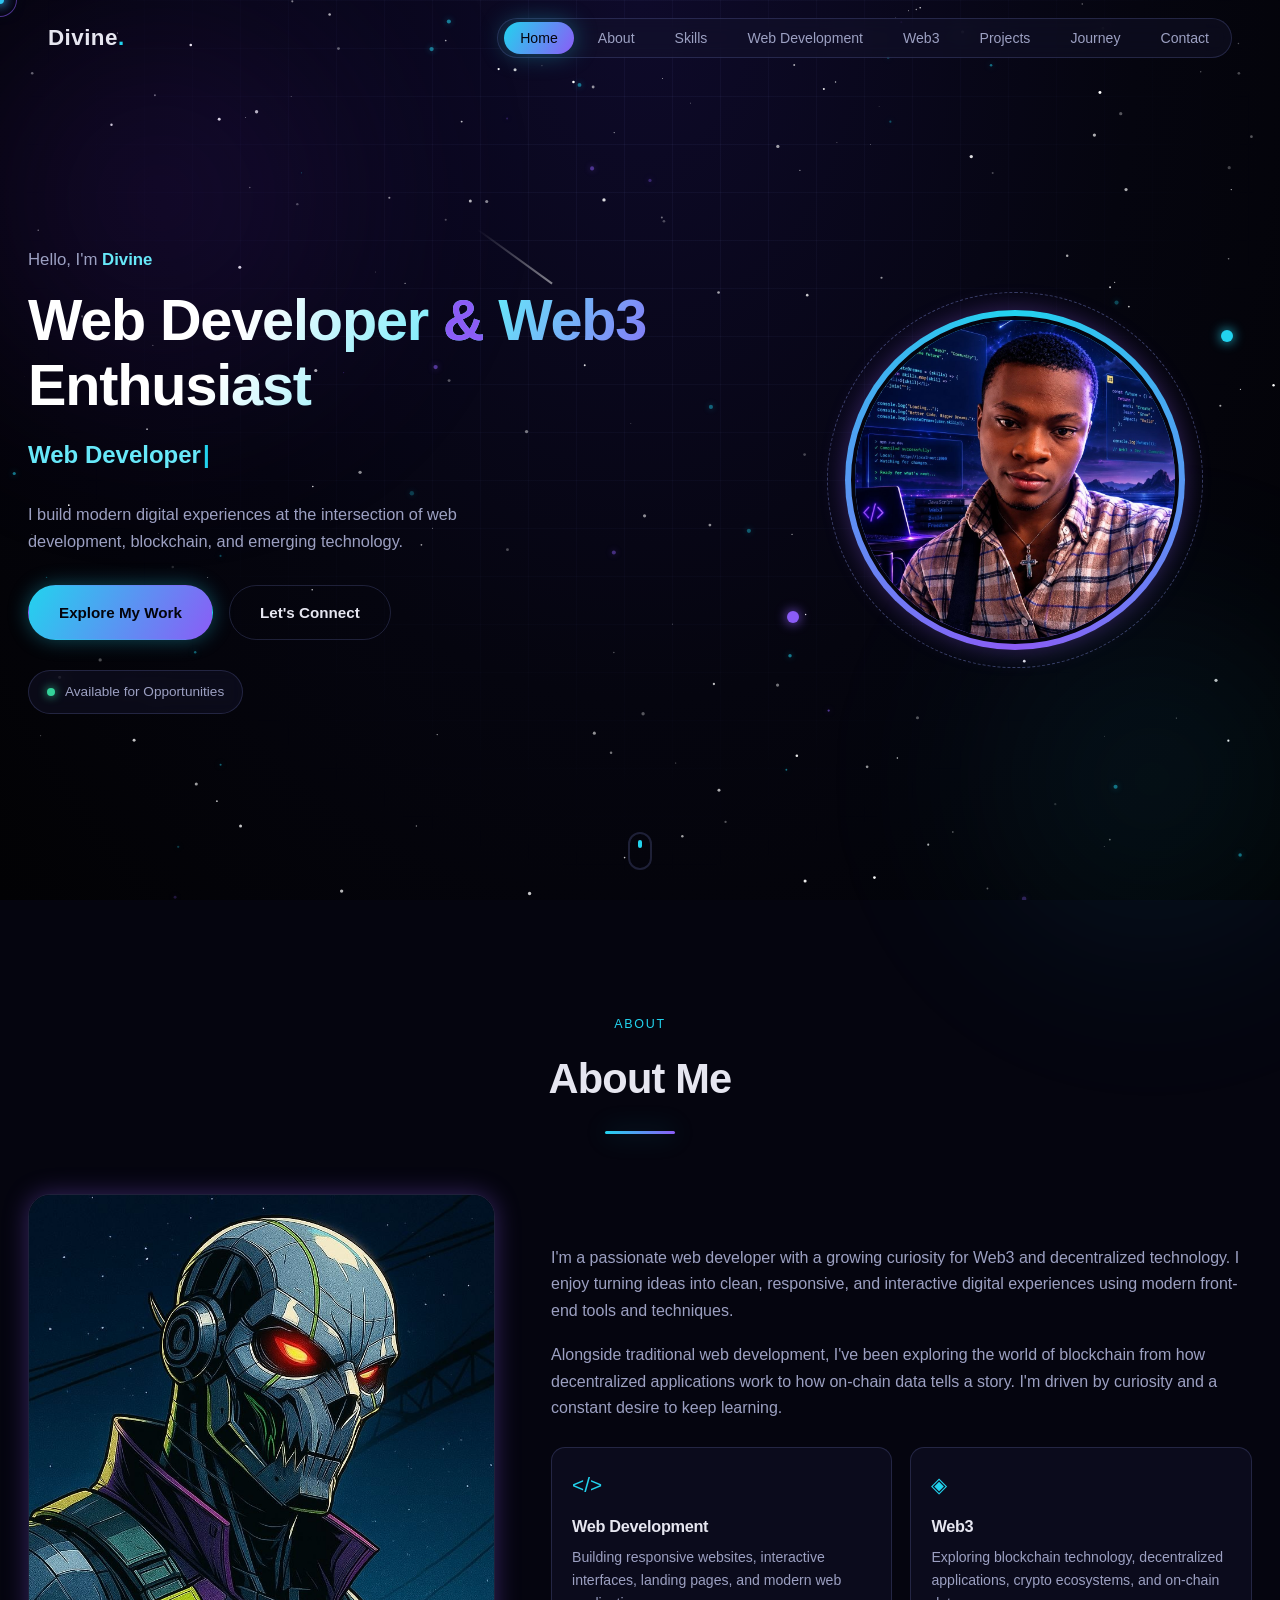
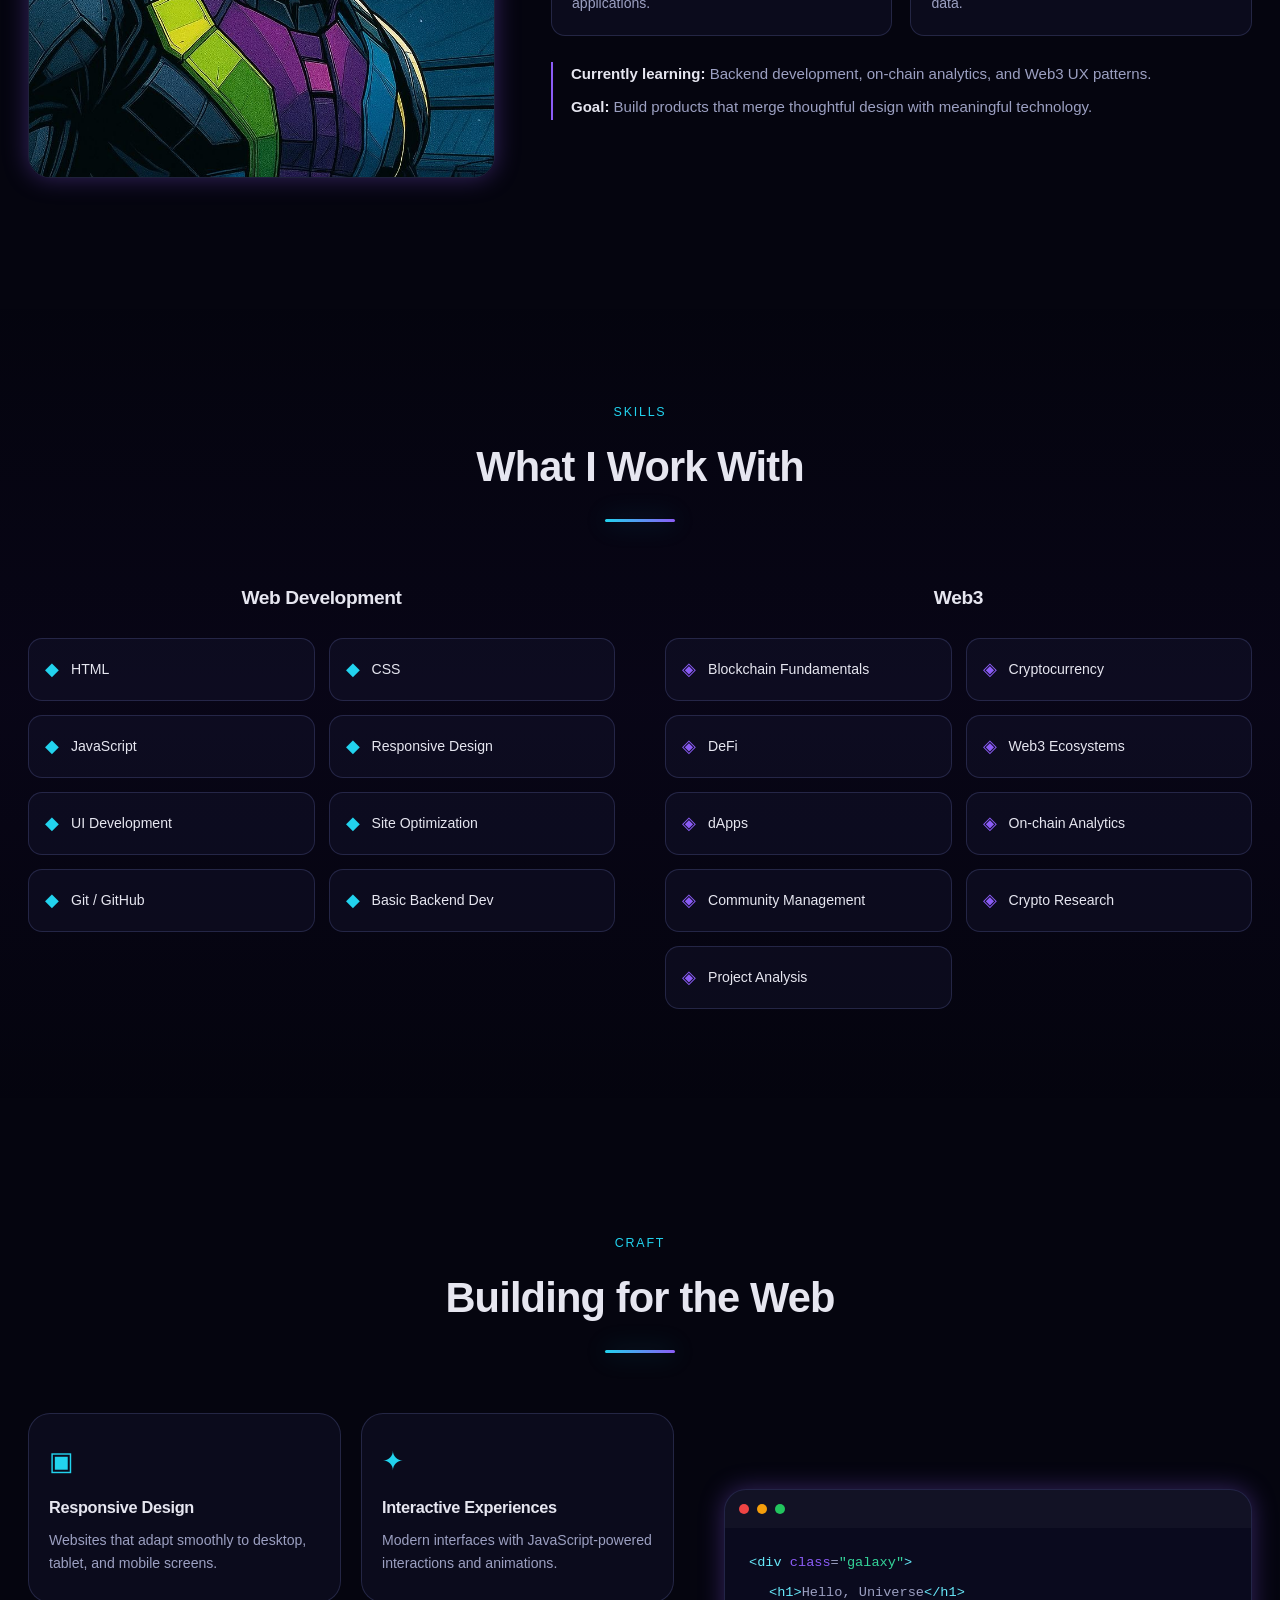
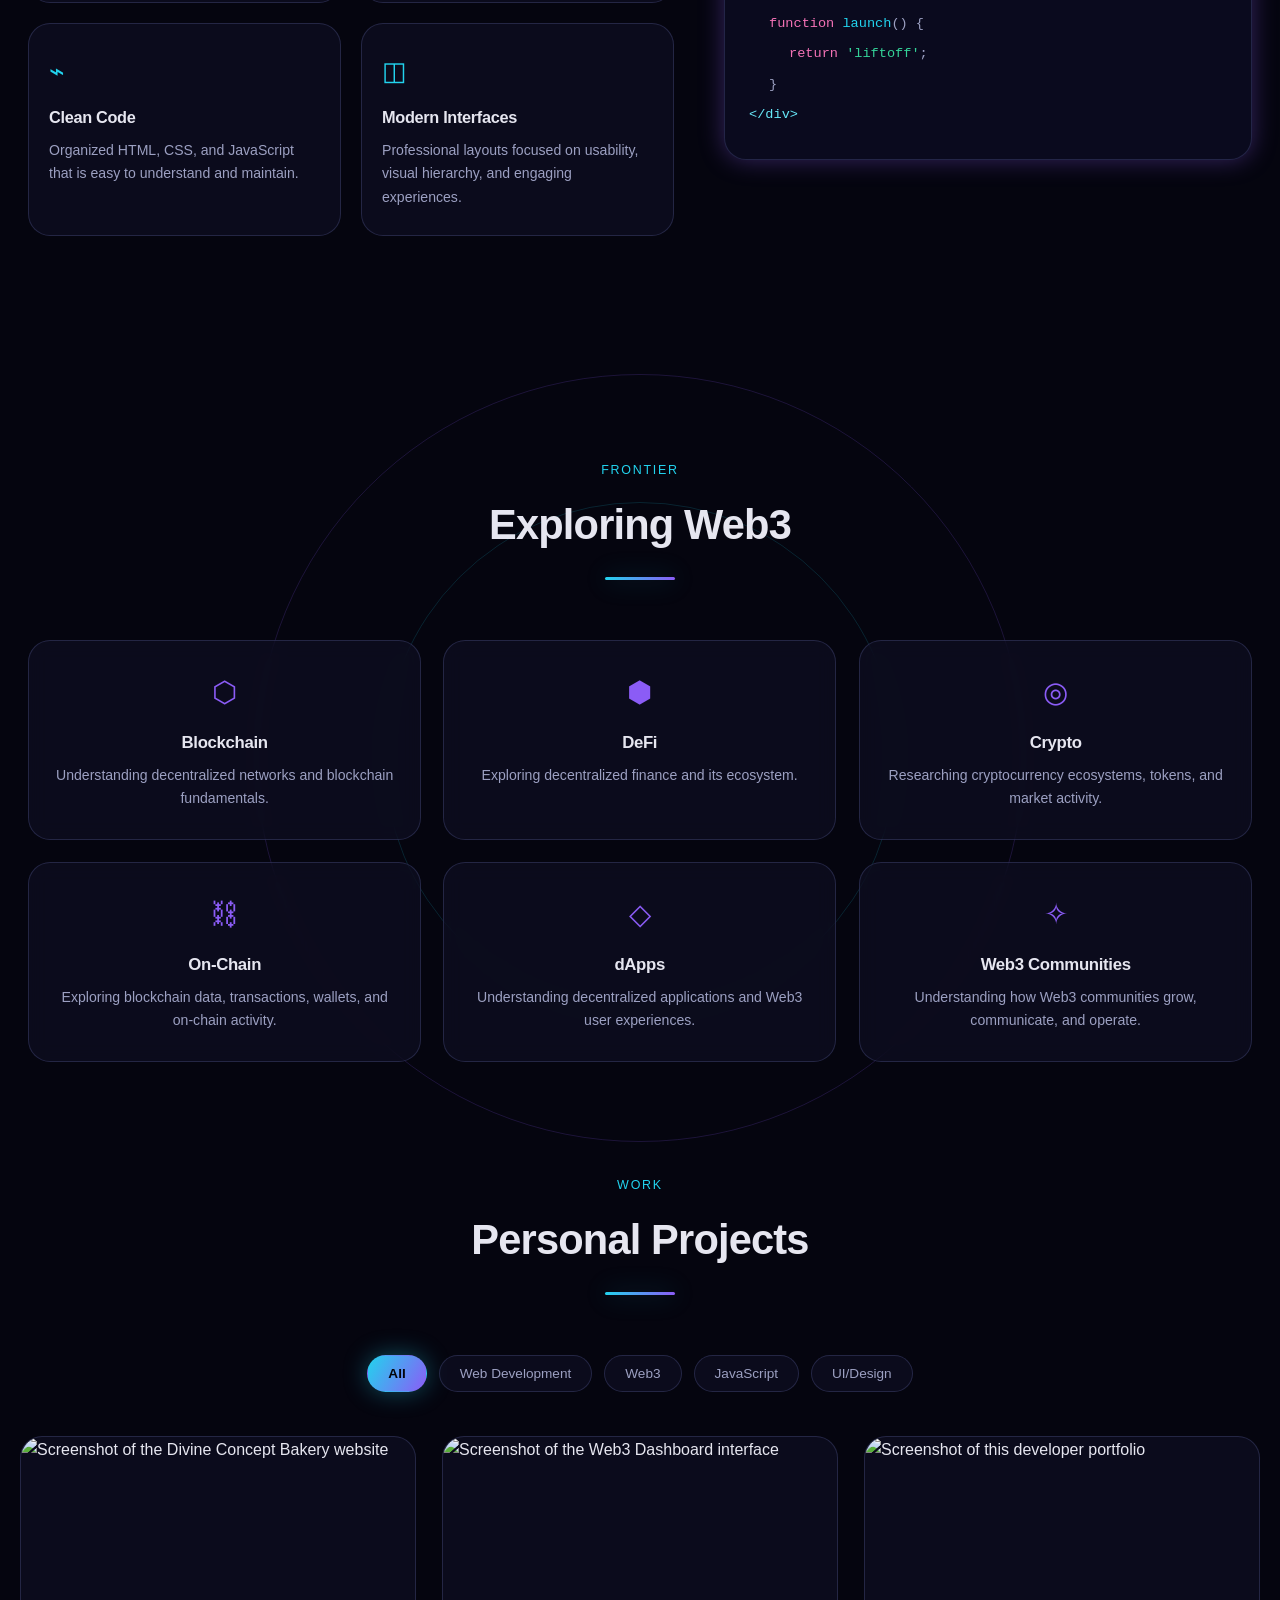
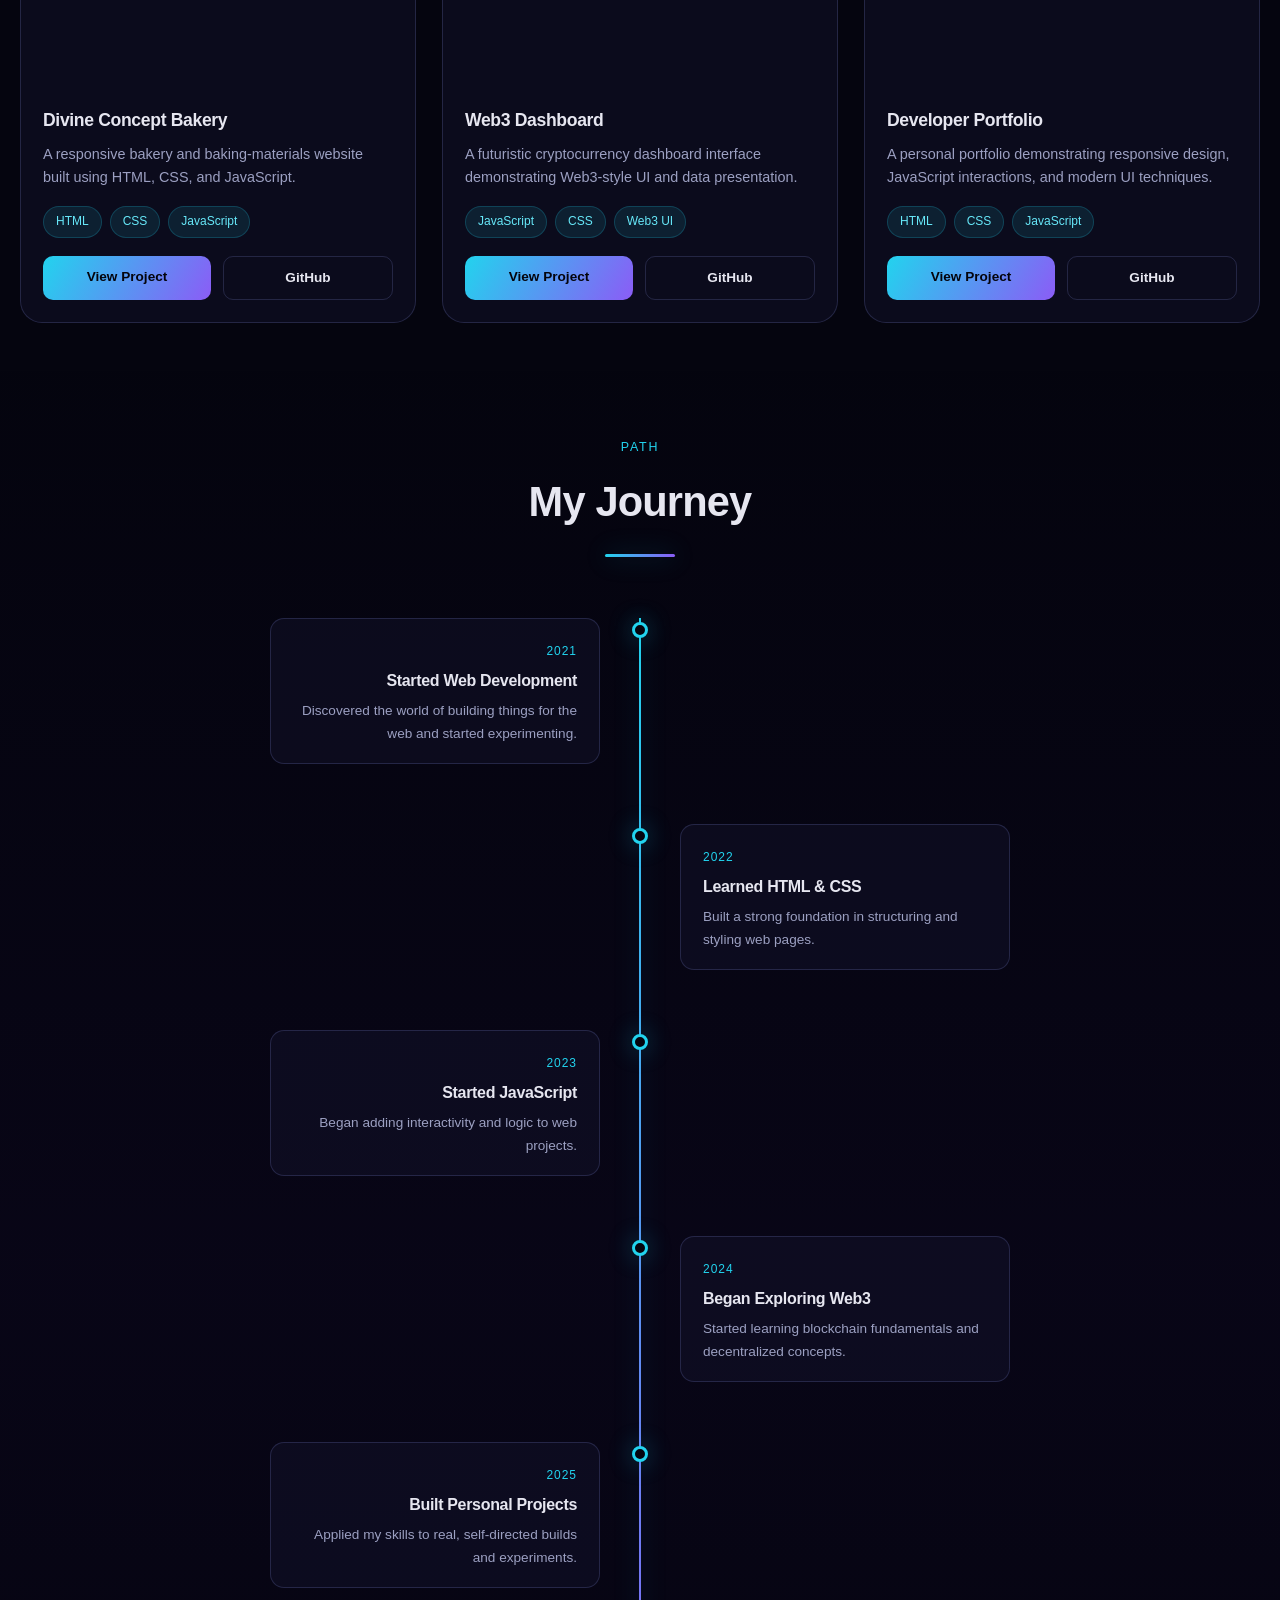
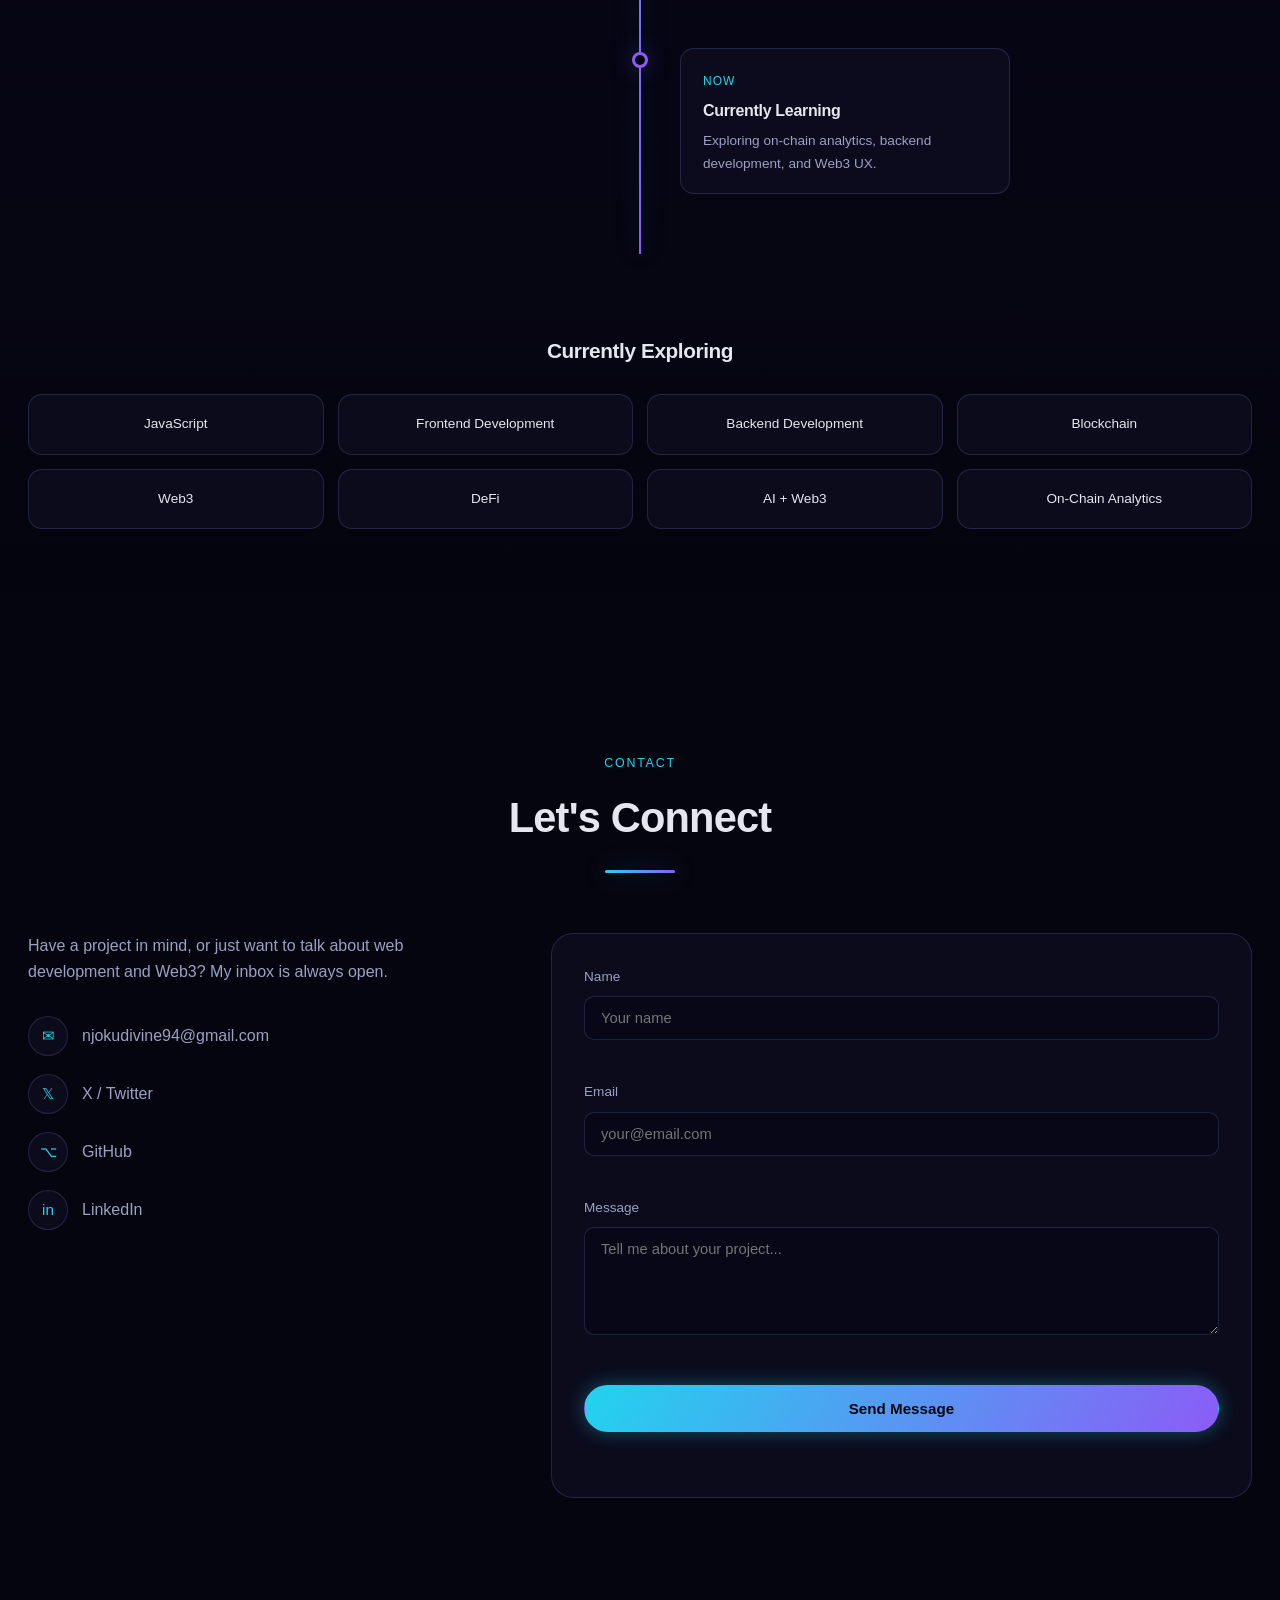
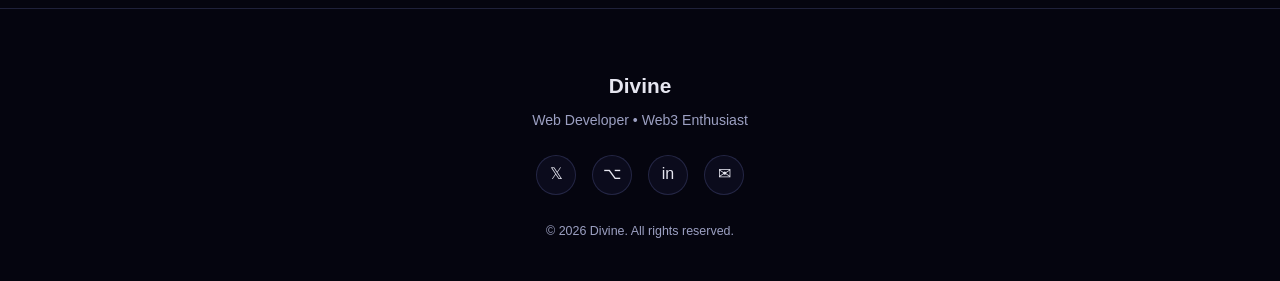
==== commit 08839ad8: "Add files via upload" ====
--- a/index.html
+++ b/index.html
@@ -110,7 +110,7 @@
             front-end tools and techniques.
           </p>
           <p class="about-paragraph">
-            Alongside traditional web development, I've been exploring the world of blockchain — from how
+            Alongside traditional web development, I've been exploring the world of blockchain from how
             decentralized applications work to how on-chain data tells a story. I'm driven by curiosity and
             a constant desire to keep learning.
           </p>
@@ -394,9 +394,9 @@
 
           <ul class="contact-list">
             <li><span class="contact-icon" aria-hidden="true">✉</span><a href="mailto:njokudivine94@gmail.com">njokudivine94@gmail.com</a></li>
-            <li><span class="contact-icon" aria-hidden="true">𝕏</span><a href="#" target="_blank" rel="noopener">X / Twitter</a></li>
-            <li><span class="contact-icon" aria-hidden="true">⌥</span><a href="#" target="_blank" rel="noopener">GitHub</a></li>
-            <li><span class="contact-icon" aria-hidden="true">in</span><a href="#" target="_blank" rel="noopener">LinkedIn</a></li>
+            <li><span class="contact-icon" aria-hidden="true">𝕏</span><a href="https://x.com/DefiGhoul15" target="_blank" rel="noopener">X / Twitter</a></li>
+            <li><span class="contact-icon" aria-hidden="true">⌥</span><a href="https://github.com/De3Raziel" target="_blank" rel="noopener">GitHub</a></li>
+            <li><span class="contact-icon" aria-hidden="true">in</span><a href="https://www.linkedin.com/in/divine-njoku-8a4b0040a?utm_source=share_via&utm_content=profile&utm_medium=member_android" target="_blank" rel="noopener">LinkedIn</a></li>
           </ul>
         </div>
 
@@ -435,9 +435,9 @@
     <p class="footer-role">Web Developer • Web3 Enthusiast</p>
 
     <div class="footer-socials">
-      <a href="#" aria-label="X / Twitter">𝕏</a>
-      <a href="#" aria-label="GitHub">⌥</a>
-      <a href="#" aria-label="LinkedIn">in</a>
+      <a href="https://x.com/DefiGhoul15" aria-label="X / Twitter">𝕏</a>
+      <a href="https://github.com/De3Raziel" aria-label="GitHub">⌥</a>
+      <a href="https://www.linkedin.com/in/divine-njoku-8a4b0040a?utm_source=share_via&utm_content=profile&utm_medium=member_android" aria-label="LinkedIn">in</a>
       <a href="mailto:njokudivine94@gmail.com" aria-label="Email">✉</a>
     </div>
 
--- a/css/Portfolio.css
+++ b/css/Portfolio.css
@@ -24,6 +24,7 @@
 * { margin: 0; padding: 0; box-sizing: border-box; }
 
 html {
+  overflow-x: hidden;
   scroll-behavior: smooth;
   scroll-padding-top: 90px;
 }
@@ -101,7 +102,6 @@
 .cursor-dot.cursor-hover { width: 12px; height: 12px; background: var(--color-purple-soft); }
 .cursor-glow.cursor-hover { width: 56px; height: 56px; border-color: var(--color-cyan); }
 
-/* Disable custom cursor on touch */
 body.touch-device { cursor: auto; }
 body.touch-device .cursor-dot,
 body.touch-device .cursor-glow { display: none; }
@@ -207,6 +207,7 @@
 }
 .nav-link {
   position: relative;
+  white-space: nowrap;
   padding: 8px 16px;
   font-size: 0.88rem;
   color: var(--color-text-dim);
@@ -255,7 +256,6 @@
   color: #04040c;
   box-shadow: 0 0 20px rgba(34, 211, 238, 0.35);
 }
-
 .btn-primary:hover { transform: translateY(-3px); box-shadow: 0 8px 30px rgba(139, 92, 246, 0.45); }
 .btn-secondary {
   background: transparent;
@@ -272,6 +272,7 @@
 .hero {
   position: relative;
   min-height: 100vh;
+  min-height: 100svh;
   display: flex;
   align-items: center;
   padding: 140px 28px 80px;
@@ -395,7 +396,6 @@
   background: none;
   border: none;
 }
-
 .scroll-mouse {
   display: block;
   width: 24px; height: 38px;
@@ -413,7 +413,6 @@
   animation: scrollWheel 1.8s ease-in-out infinite;
 }
 @keyframes scrollWheel { 0% { opacity: 1; top: 6px; } 100% { opacity: 0; top: 20px; } }
-
 .section { position: relative; padding: 110px 28px; }
 .section-alt { background: linear-gradient(180deg, transparent, rgba(109, 40, 217, 0.04), transparent); }
 .section-container { max-width: 1240px; margin: 0 auto; }
@@ -495,7 +494,6 @@
 .about-goals { border-left: 2px solid var(--color-purple-soft); padding-left: 18px; color: var(--color-text-dim); font-size: 0.94rem; }
 .about-goals p { margin-bottom: 8px; }
 .about-goals strong { color: var(--color-text); }
-
 .skills-columns { display: grid; grid-template-columns: 1fr 1fr; gap: 50px; }
 .skills-group-title {
   text-align: center;
@@ -577,7 +575,6 @@
   backdrop-filter: blur(10px);
   transition: transform var(--transition-fast), box-shadow var(--transition-fast), border-color var(--transition-fast);
 }
-
 .web3-card:hover { transform: translateY(-8px) scale(1.02); border-color: var(--color-purple-soft); box-shadow: var(--shadow-glow-purple); }
 .web3-icon { font-size: 1.8rem; color: var(--color-purple-soft); margin-bottom: 12px; }
 .web3-card h3 { margin-bottom: 8px; font-size: 1.05rem; }
@@ -609,7 +606,7 @@
   background: var(--glass-bg);
   border: 1px solid var(--glass-border);
   transition: transform var(--transition-med), box-shadow var(--transition-med), border-color var(--transition-med), opacity var(--transition-fast);
-}
+  }
 .project-card:hover { transform: translateY(-10px); border-color: var(--color-cyan); box-shadow: 0 12px 40px rgba(34, 211, 238, 0.25); }
 .project-card.filtered-out {
   display: none;
@@ -673,12 +670,7 @@
 }
 .timeline-item:nth-child(odd) .timeline-node { right: -8px; }
 .timeline-item:nth-child(even) .timeline-node { left: -8px; }
-.timeline-node-current { 
-    border-color: var(--color-purple-soft); 
-    box-shadow: var(--shadow-glow-purple); 
-    animation: pulseDot 1.6s ease-in-out infinite; 
-}
-
+.timeline-node-current { border-color: var(--color-purple-soft); box-shadow: var(--shadow-glow-purple); animation: pulseDot 1.6s ease-in-out infinite; }
 .timeline-date {
   display: inline-block;
   font-size: 0.75rem;
@@ -731,6 +723,7 @@
   border: 1px solid var(--glass-border);
   border-radius: var(--radius-lg);
   padding: 32px;
+
   backdrop-filter: blur(10px);
 }
 .form-group { margin-bottom: 20px; }
@@ -783,11 +776,7 @@
   border: 1px solid var(--glass-border);
   transition: transform var(--transition-fast), box-shadow var(--transition-fast), border-color var(--transition-fast);
 }
-.footer-socials a:hover { 
-    transform: translateY(-4px); 
-    border-color: var(--color-cyan); 
-    box-shadow: var(--shadow-glow-cyan); 
-}
+.footer-socials a:hover { transform: translateY(-4px); border-color: var(--color-cyan); box-shadow: var(--shadow-glow-cyan); }
 .footer-copy { font-size: 0.78rem; color: var(--color-text-dim); }
 
 .back-to-top {
@@ -827,25 +816,40 @@
   .exploring-grid { grid-template-columns: repeat(2, 1fr); }
 }
 
-@media (max-width: 640px) {
+@media (max-width: 1024px) {
+  .hamburger { display: flex; }
+
+  .navbar.scrolled {
+    background: rgba(6, 6, 20, 0.92);
+    backdrop-filter: none;
+    -webkit-backdrop-filter: none;
+  }
   .nav-links {
     position: fixed;
-    top: 0; right: -100%;
+    top: 0; right: 0;
     height: 100vh;
+    height: 100dvh;
     width: min(78vw, 320px);
     flex-direction: column;
     align-items: flex-start;
     justify-content: center;
-    gap: 6px;
+    gap: 10px;
+    border: none;
+    border-left: 1px solid var(--glass-border);
     border-radius: 0;
-    background: rgba(6, 6, 20, 0.96);
-    border-left: 1px solid var(--glass-border);
+    background: rgba(6, 6, 20, 0.97);
+    backdrop-filter: none;
     padding: 40px 30px;
-    transition: right var(--transition-med);
+    transform: translateX(100%);
+    visibility: hidden;
+    transition: transform var(--transition-med), visibility var(--transition-med);
   }
-  .nav-links.open { right: 0; }
+  .nav-links.open { transform: translateX(0); visibility: visible; }
   .nav-link { width: 100%; padding: 12px 16px; font-size: 1rem; }
-  .hamburger { display: flex; }
+}
+
+@media (max-width: 640px) {
+  .reveal-left, .reveal-right { transform: translateY(40px); }
 
   .hero { padding-top: 120px; }
   .about-cards { grid-template-columns: 1fr; }
@@ -871,4 +875,4 @@
 
   .cursor-dot, .cursor-glow { display: none; }
   body { cursor: auto; }
-}+}
